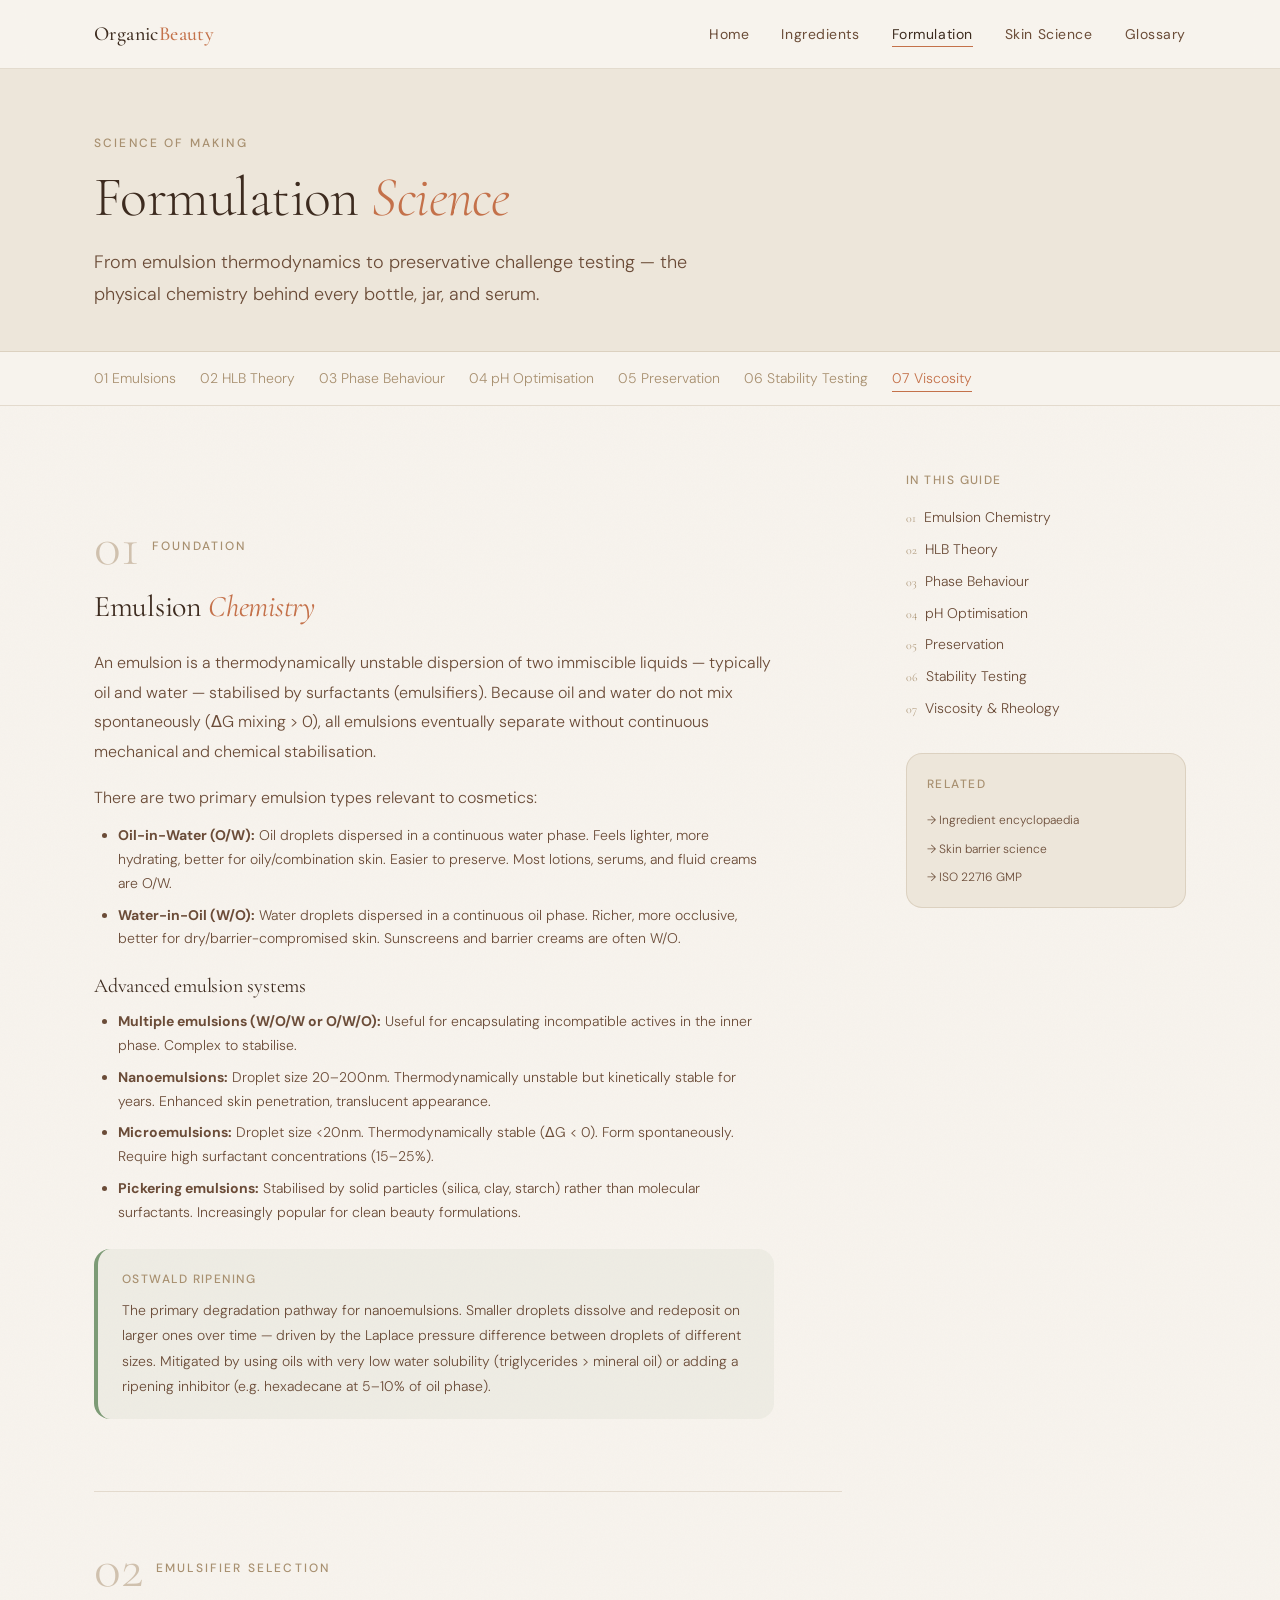
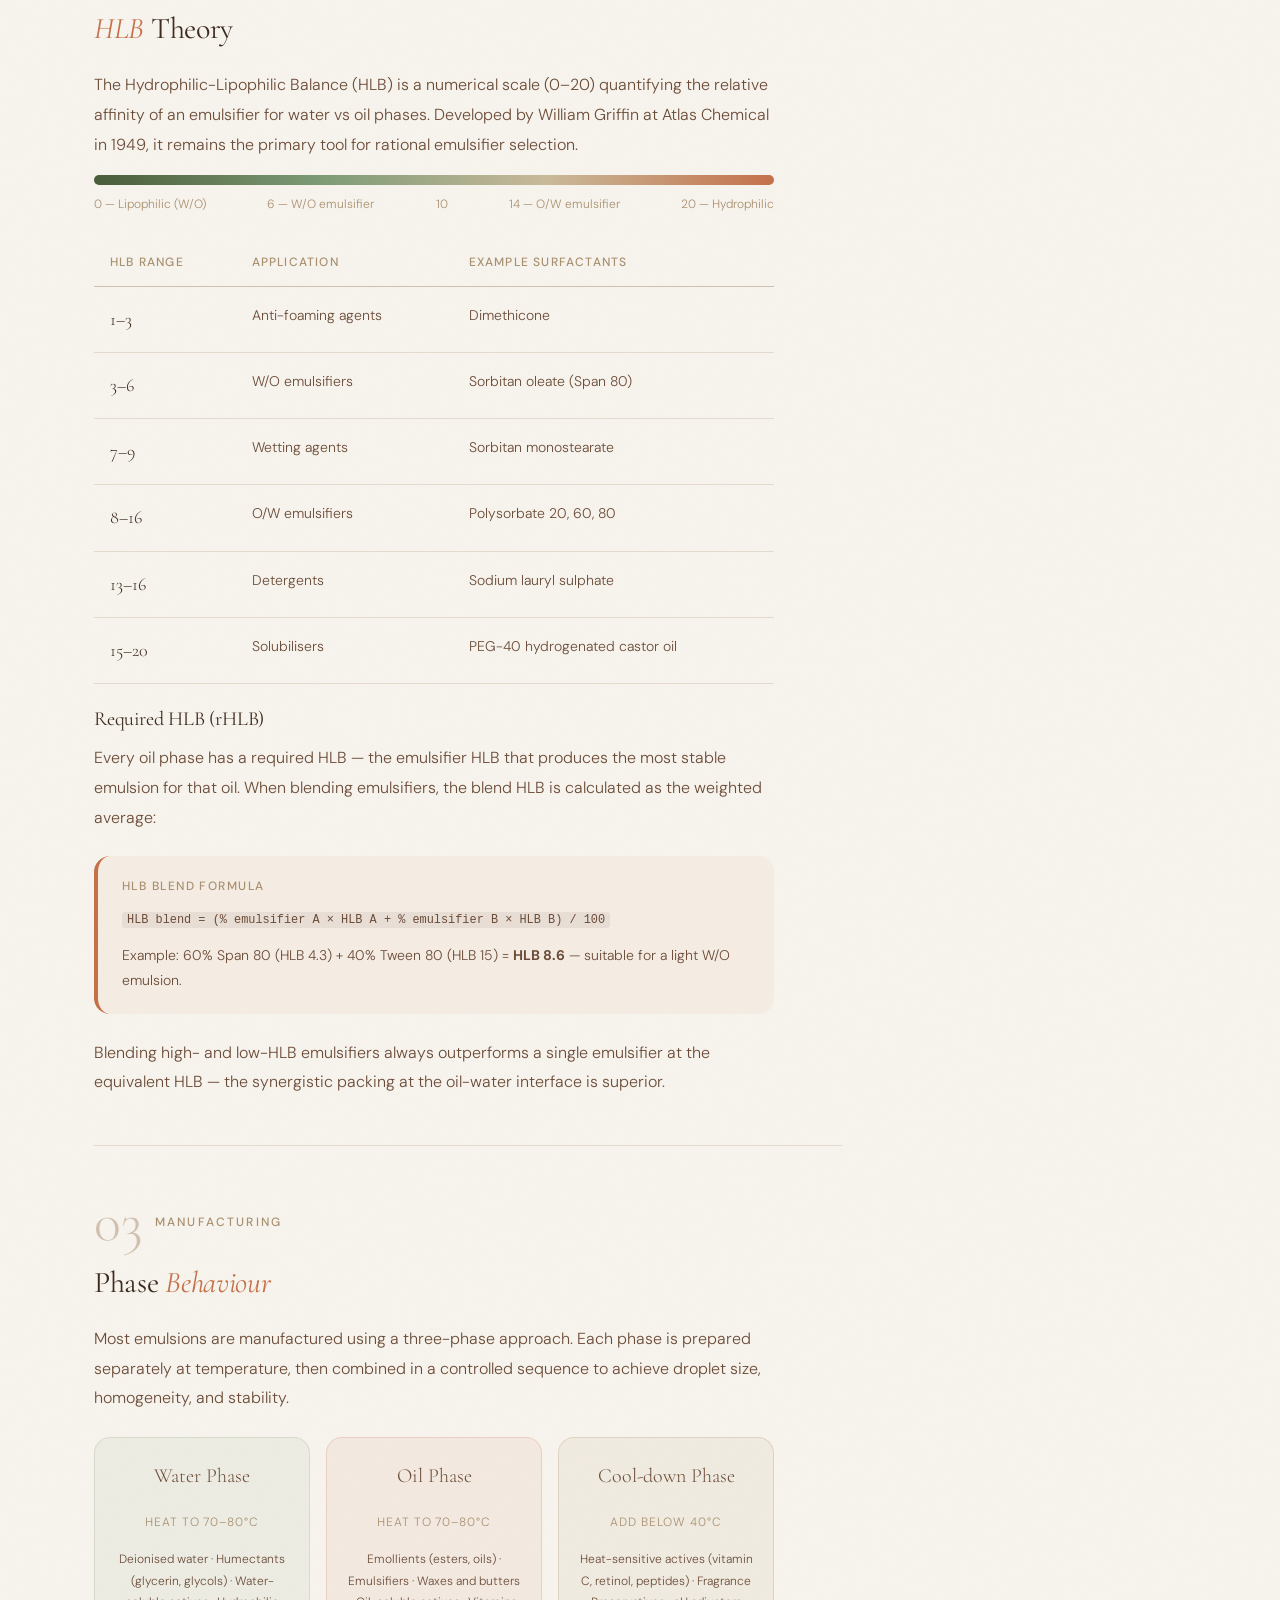
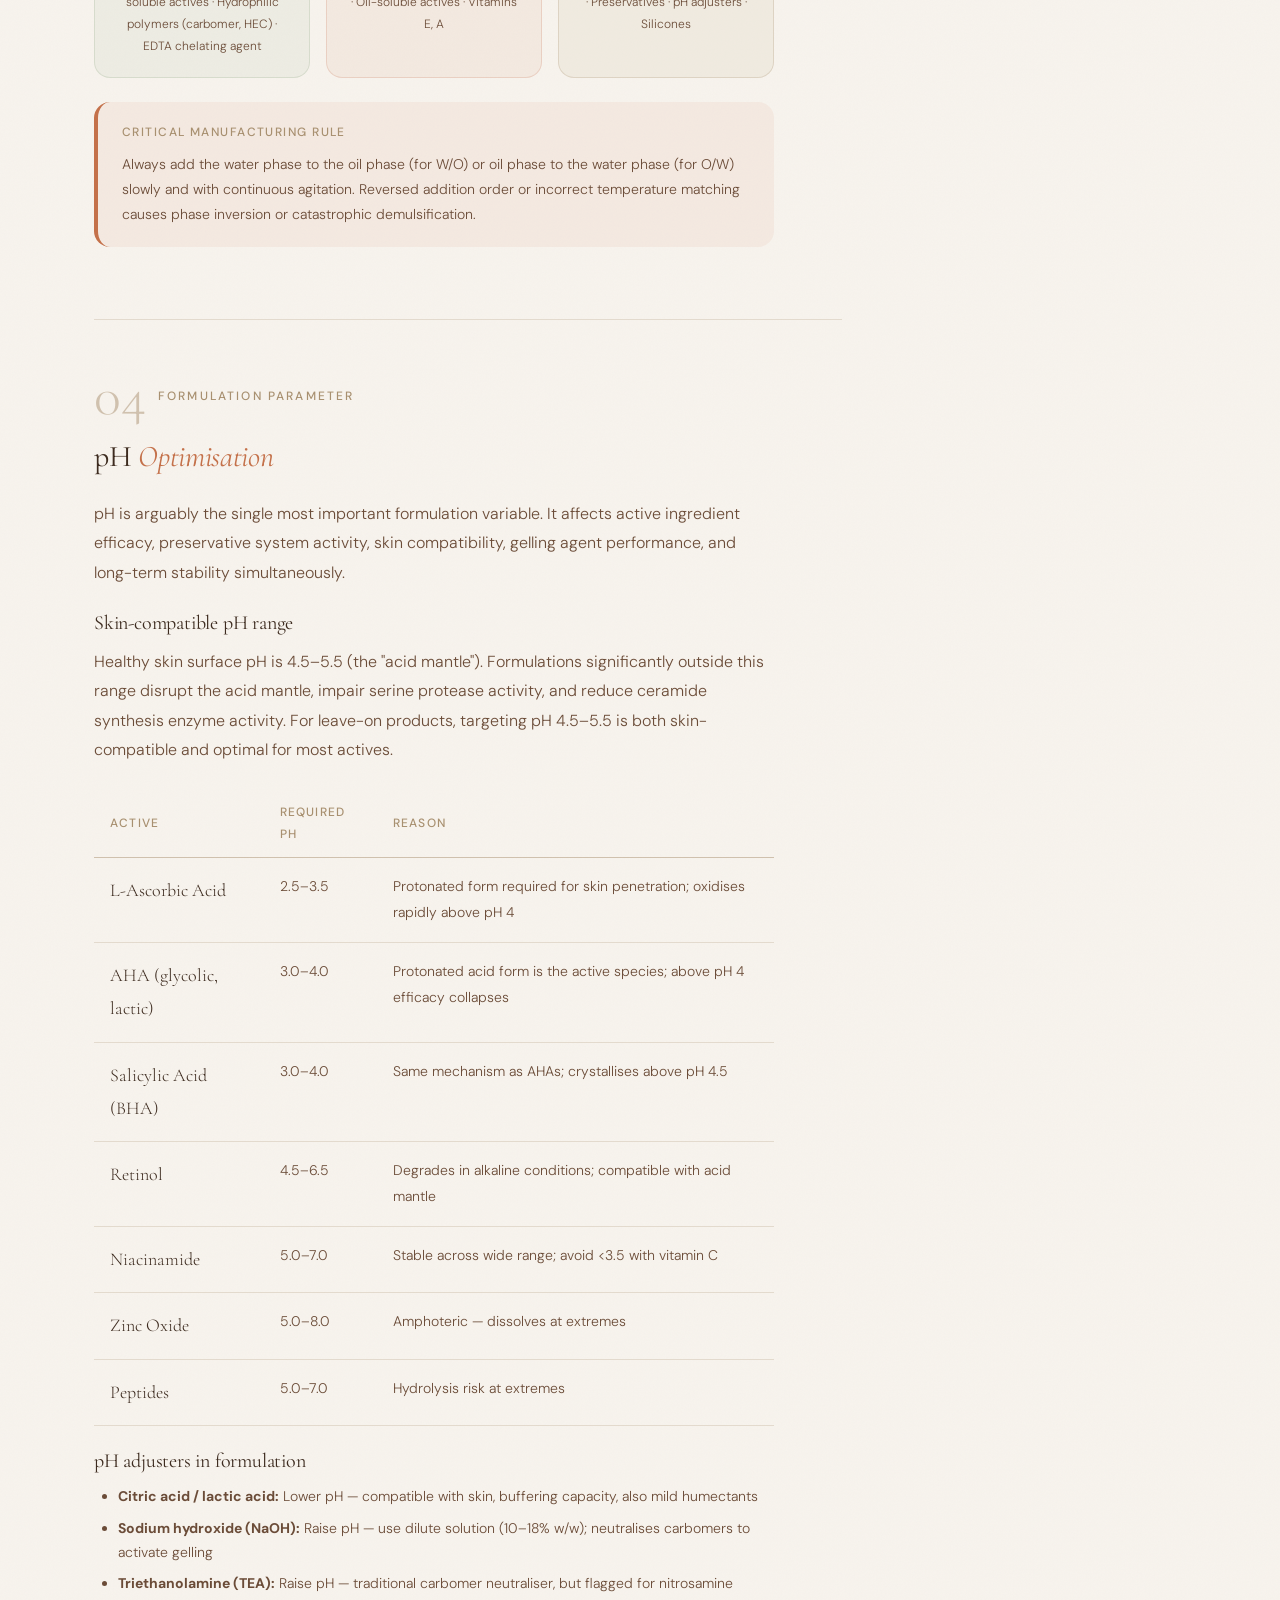
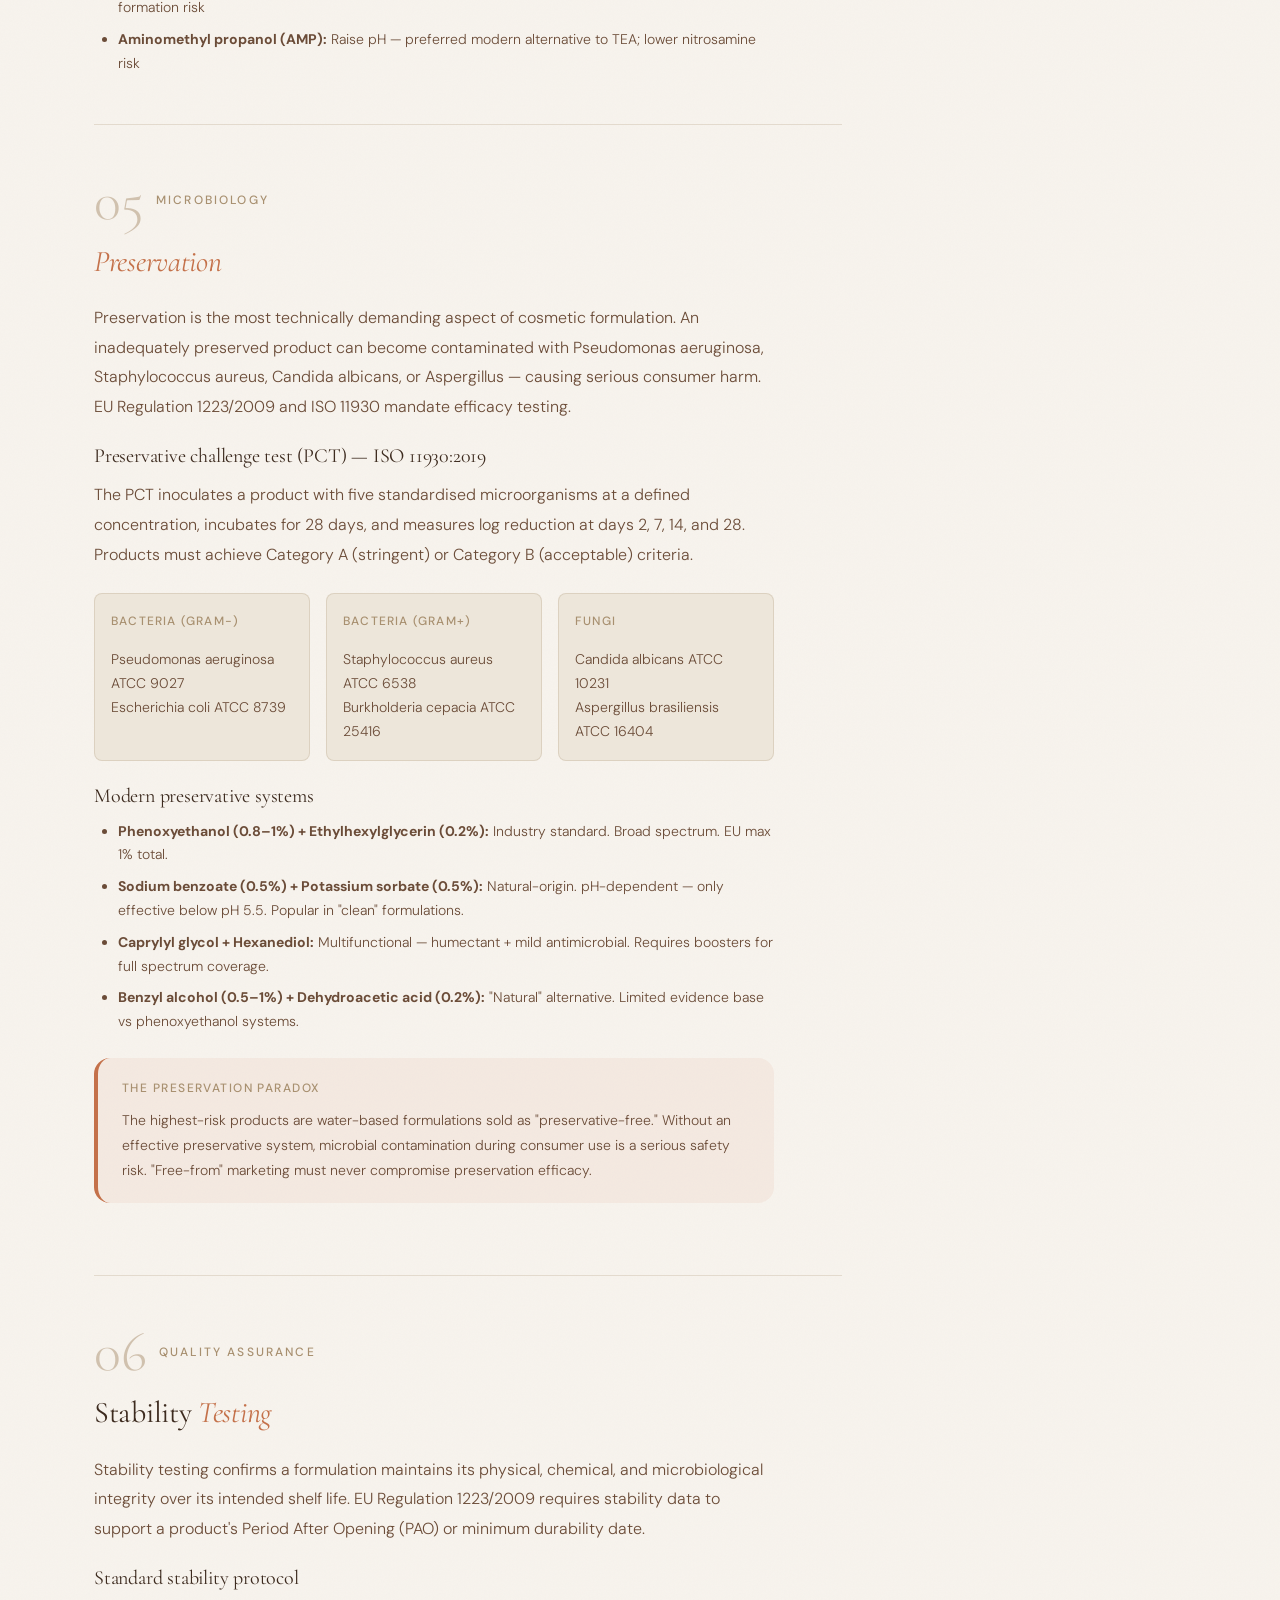
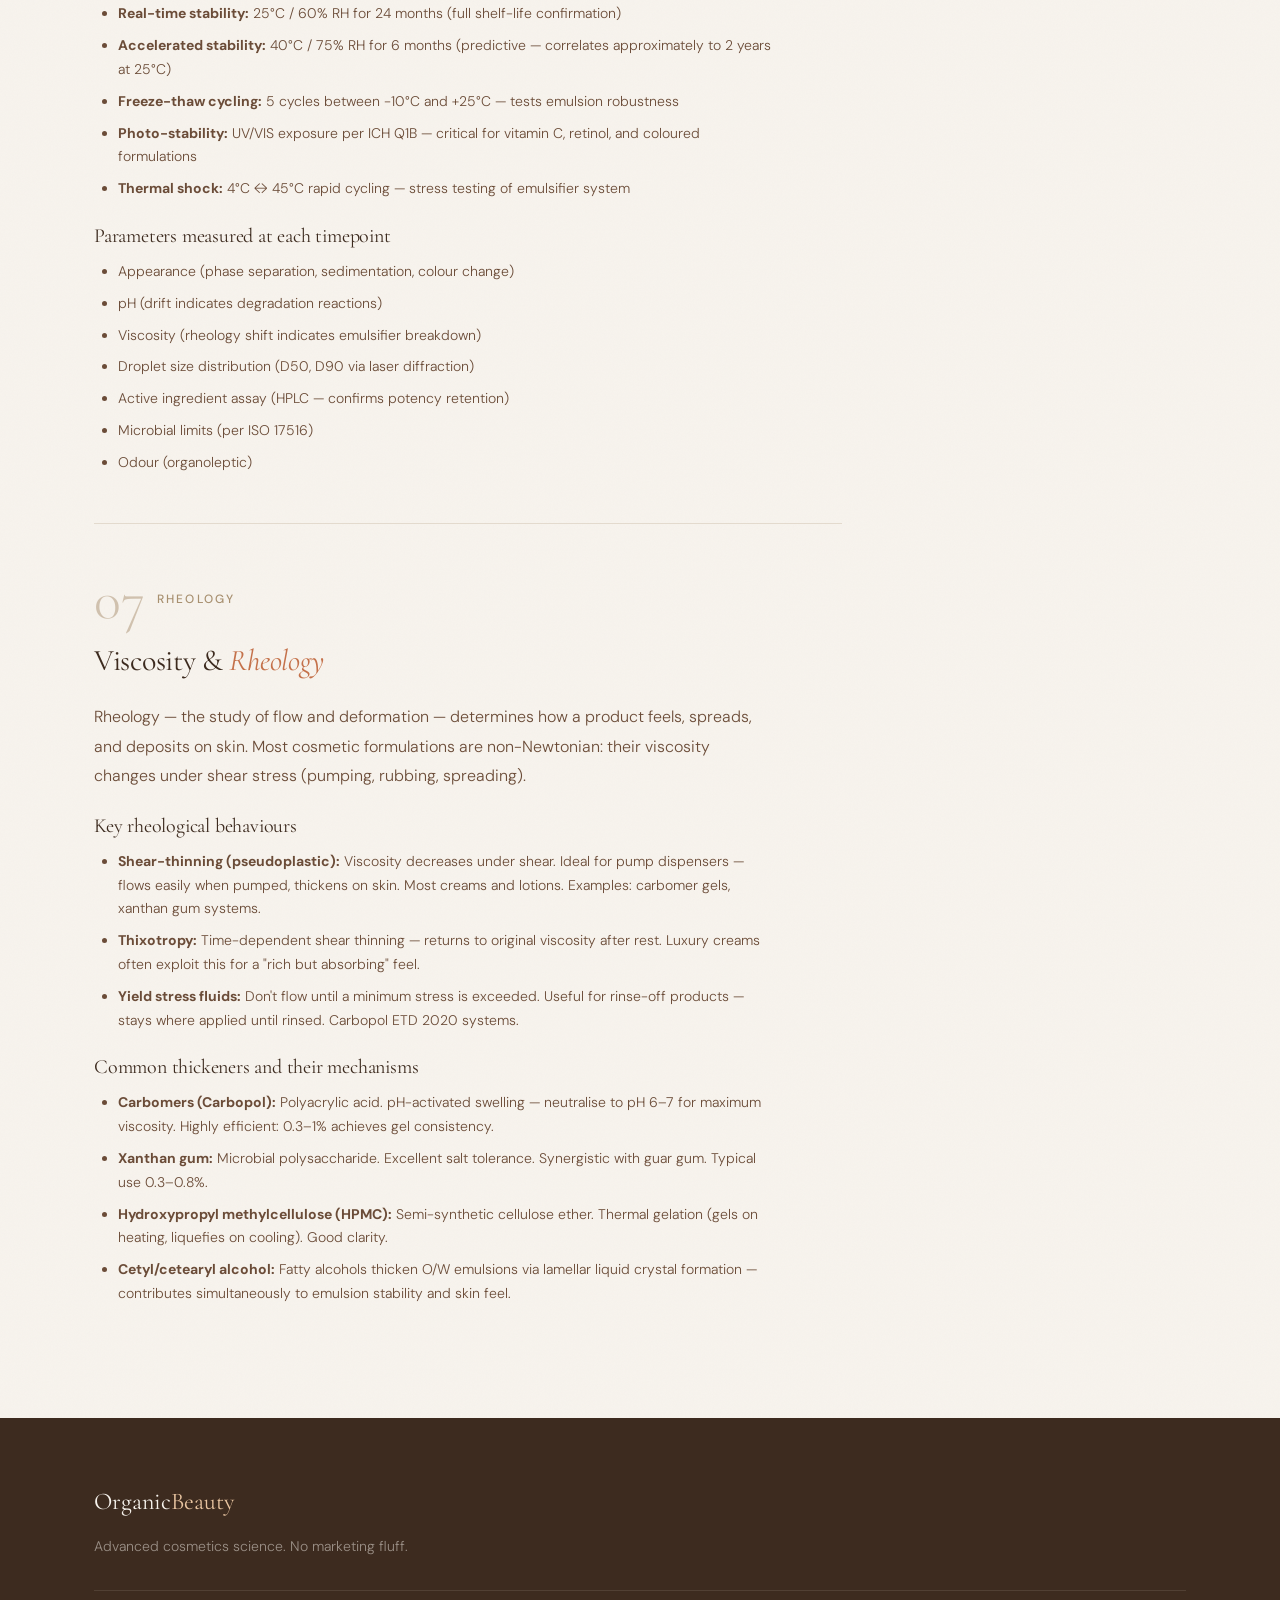
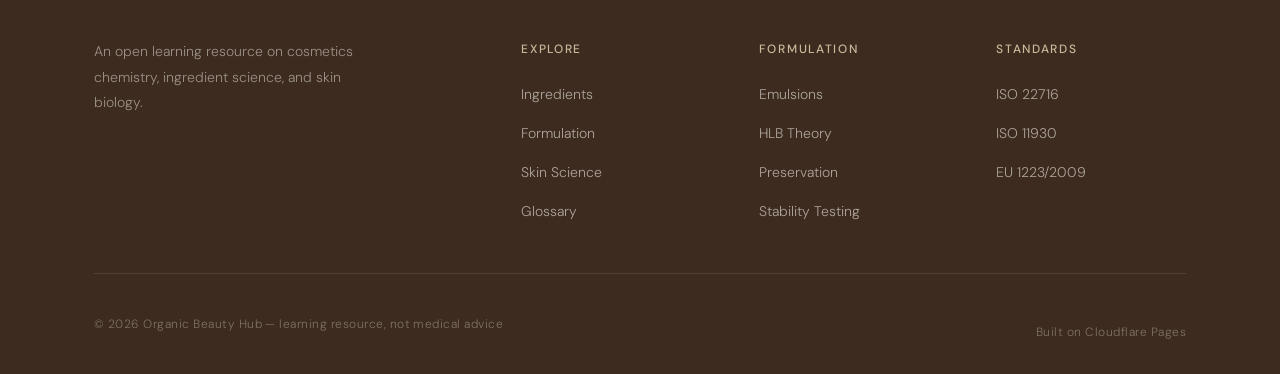
==== formulation.html @ 78b98d53 "feat: formulation,glossary" ====
<!DOCTYPE html>
<html lang="en">
<head>
  <meta charset="UTF-8">
  <meta name="viewport" content="width=device-width, initial-scale=1.0">
  <meta name="description" content="Advanced cosmetic formulation science — emulsion chemistry, HLB theory, preservation, pH optimisation, and stability testing.">
  <meta name="robots" content="noindex, nofollow">
  <meta name="referrer" content="strict-origin-when-cross-origin">
  <meta name="theme-color" content="#F7F3ED">
  <title>Formulation Science — Organic Beauty Hub</title>
  <link rel="preconnect" href="https://fonts.googleapis.com">
  <link rel="preconnect" href="https://fonts.gstatic.com" crossorigin>
  <link href="https://fonts.googleapis.com/css2?family=Cormorant+Garamond:ital,wght@0,300;0,400;0,500;0,600;1,300;1,400&family=DM+Sans:wght@300;400;500&display=swap" rel="stylesheet">
  <link rel="stylesheet" href="css/main.css">
  <style>
    .page-hero {
      padding-block: var(--space-16) var(--space-10);
      border-bottom: 1px solid var(--border);
      background: var(--bg-subtle);
    }
    .page-hero__title {
      font-family: var(--font-display);
      font-size: var(--text-5xl);
      font-weight: 300;
      margin-bottom: var(--space-4);
    }
    .page-hero__title em { font-style: italic; color: var(--accent); }

    /* Chapter nav */
    .chapter-nav {
      position: sticky;
      top: 68px;
      z-index: 50;
      background: rgba(247,243,237,0.96);
      backdrop-filter: blur(10px);
      border-bottom: 1px solid var(--border);
      padding-block: var(--space-3);
    }
    .chapter-nav__list {
      display: flex;
      gap: var(--space-6);
      overflow-x: auto;
      scrollbar-width: none;
      padding-bottom: 2px;
    }
    .chapter-nav__list::-webkit-scrollbar { display: none; }
    .chapter-nav__link {
      font-size: var(--text-sm);
      color: var(--text-muted);
      white-space: nowrap;
      transition: color var(--transition-fast);
      padding-bottom: var(--space-1);
      border-bottom: 1px solid transparent;
    }
    .chapter-nav__link:hover,
    .chapter-nav__link.active {
      color: var(--accent);
      border-bottom-color: var(--accent);
    }

    /* Content layout */
    .content-layout {
      display: grid;
      grid-template-columns: 1fr 280px;
      gap: var(--space-16);
      align-items: start;
      padding-block: var(--space-16);
    }

    /* Chapter sections */
    .chapter {
      padding-block: var(--space-12);
      border-bottom: 1px solid var(--border);
    }
    .chapter:last-child { border-bottom: none; }
    .chapter__label {
      display: flex;
      align-items: center;
      gap: var(--space-3);
      margin-bottom: var(--space-4);
    }
    .chapter__number {
      font-family: var(--font-display);
      font-size: var(--text-5xl);
      font-weight: 300;
      color: var(--border-strong);
      line-height: 1;
    }
    .chapter__title {
      font-family: var(--font-display);
      font-size: var(--text-3xl);
      font-weight: 400;
      margin-bottom: var(--space-6);
    }
    .chapter__title em { font-style: italic; color: var(--accent); }
    .chapter__body {
      font-size: var(--text-base);
      color: var(--text-secondary);
      line-height: 1.85;
      max-width: 680px;
    }
    .chapter__body p + p { margin-top: var(--space-4); }
    .chapter__body h4 {
      font-family: var(--font-display);
      font-size: var(--text-xl);
      margin-block: var(--space-6) var(--space-3);
      color: var(--text-primary);
    }
    .chapter__body ul {
      list-style: disc;
      padding-left: var(--space-6);
      margin-top: var(--space-3);
      display: flex;
      flex-direction: column;
      gap: var(--space-2);
    }
    .chapter__body li { font-size: var(--text-sm); color: var(--text-secondary); line-height: 1.7; }

    /* Callout boxes */
    .callout {
      margin-block: var(--space-6);
      padding: var(--space-5) var(--space-6);
      border-radius: var(--radius-lg);
      border-left: 4px solid;
      font-size: var(--text-sm);
      line-height: 1.8;
      color: var(--text-secondary);
    }
    .callout--formula {
      background: rgba(196,113,74,0.06);
      border-color: var(--accent);
    }
    .callout--science {
      background: rgba(125,155,118,0.08);
      border-color: var(--color-sage);
    }
    .callout--warning {
      background: rgba(196,113,74,0.08);
      border-color: var(--color-terracotta);
    }
    .callout__title {
      font-size: var(--text-xs);
      font-weight: 500;
      letter-spacing: 0.12em;
      text-transform: uppercase;
      color: var(--text-muted);
      margin-bottom: var(--space-2);
    }
    .callout code {
      font-family: 'Courier New', monospace;
      font-size: 0.85em;
      background: rgba(61,43,31,0.07);
      padding: 1px 5px;
      border-radius: 3px;
    }

    /* HLB table */
    .hlb-table-wrap { overflow-x: auto; margin-block: var(--space-6); }
    .hlb-scale {
      width: 100%;
      margin-block: var(--space-4);
    }
    .hlb-scale__bar {
      height: 10px;
      border-radius: var(--radius-pill);
      background: linear-gradient(to right, var(--color-olive), var(--color-sage), var(--color-stone), var(--color-terracotta));
      position: relative;
      margin-bottom: var(--space-2);
    }
    .hlb-scale__labels {
      display: flex;
      justify-content: space-between;
      font-size: var(--text-xs);
      color: var(--text-muted);
    }

    /* Phase diagram */
    .phase-cards {
      display: grid;
      grid-template-columns: 1fr 1fr 1fr;
      gap: var(--space-4);
      margin-block: var(--space-6);
    }
    .phase-card {
      padding: var(--space-5);
      border-radius: var(--radius-lg);
      border: 1px solid var(--border);
      text-align: center;
    }
    .phase-card--water { background: rgba(125,155,118,0.08); border-color: rgba(125,155,118,0.2); }
    .phase-card--oil   { background: rgba(196,113,74,0.08);  border-color: rgba(196,113,74,0.2); }
    .phase-card--cool  { background: rgba(201,185,154,0.15); border-color: var(--border); }
    .phase-card__title { font-family: var(--font-display); font-size: var(--text-xl); margin-bottom: var(--space-2); }
    .phase-card__temp  { font-size: var(--text-xs); color: var(--text-muted); letter-spacing: 0.08em; text-transform: uppercase; margin-bottom: var(--space-3); }
    .phase-card__items { font-size: var(--text-xs); color: var(--text-secondary); line-height: 1.8; }

    /* PET table */
    .pet-grid {
      display: grid;
      grid-template-columns: repeat(3,1fr);
      gap: var(--space-4);
      margin-block: var(--space-6);
    }
    .pet-card {
      padding: var(--space-4);
      border-radius: var(--radius-md);
      border: 1px solid var(--border);
      background: var(--bg-subtle);
    }
    .pet-card__category {
      font-size: var(--text-xs);
      font-weight: 500;
      letter-spacing: 0.1em;
      text-transform: uppercase;
      color: var(--text-muted);
      margin-bottom: var(--space-2);
    }
    .pet-card__criteria { font-size: var(--text-sm); color: var(--text-secondary); line-height: 1.7; }

    /* Sidebar TOC */
    .sidebar {
      position: sticky;
      top: calc(68px + 48px + var(--space-8));
    }
    .sidebar__title {
      font-size: var(--text-xs);
      font-weight: 500;
      letter-spacing: 0.12em;
      text-transform: uppercase;
      color: var(--text-muted);
      margin-bottom: var(--space-4);
    }
    .sidebar__list { display: flex; flex-direction: column; gap: var(--space-2); }
    .sidebar__link {
      font-size: var(--text-sm);
      color: var(--text-secondary);
      transition: color var(--transition-fast);
      display: flex;
      gap: var(--space-2);
      align-items: baseline;
    }
    .sidebar__link:hover { color: var(--accent); }
    .sidebar__num {
      font-family: var(--font-display);
      font-size: var(--text-xs);
      color: var(--text-muted);
      flex-shrink: 0;
    }

    @media (max-width: 1024px) {
      .content-layout { grid-template-columns: 1fr; }
      .sidebar { display: none; }
      .phase-cards { grid-template-columns: 1fr; }
      .pet-grid { grid-template-columns: 1fr 1fr; }
    }
    @media (max-width: 600px) {
      .pet-grid { grid-template-columns: 1fr; }
    }
  </style>
</head>
<body>

<a class="skip-link" href="#main">Skip to main content</a>

<nav class="nav" aria-label="Main navigation">
  <div class="container">
    <div class="nav__inner">
      <a href="index.html" class="nav__logo">Organic<span>Beauty</span></a>
      <ul class="nav__links" id="nav-links" role="list">
        <li><a href="index.html" class="nav__link">Home</a></li>
        <li><a href="ingredients.html" class="nav__link">Ingredients</a></li>
        <li><a href="formulation.html" class="nav__link active" aria-current="page">Formulation</a></li>
        <li><a href="skin-science.html" class="nav__link">Skin Science</a></li>
        <li><a href="glossary.html" class="nav__link">Glossary</a></li>
      </ul>
      <button class="nav__toggle" id="nav-toggle" aria-label="Toggle menu" aria-expanded="false" aria-controls="nav-links">
        <span></span><span></span><span></span>
      </button>
    </div>
  </div>
</nav>

<main id="main">

  <header class="page-hero" aria-labelledby="page-title">
    <div class="container">
      <p class="section-label" style="margin-bottom:var(--space-3);">Science of making</p>
      <h1 class="page-hero__title" id="page-title">
        Formulation <em>Science</em>
      </h1>
      <p class="lead" style="max-width:620px;">
        From emulsion thermodynamics to preservative challenge testing — the physical chemistry behind every bottle, jar, and serum.
      </p>
    </div>
  </header>

  <!-- Chapter nav -->
  <nav class="chapter-nav" aria-label="Chapter navigation">
    <div class="container">
      <ul class="chapter-nav__list" role="list">
        <li><a href="#emulsions"    class="chapter-nav__link">01 Emulsions</a></li>
        <li><a href="#hlb"          class="chapter-nav__link">02 HLB Theory</a></li>
        <li><a href="#phases"       class="chapter-nav__link">03 Phase Behaviour</a></li>
        <li><a href="#ph"           class="chapter-nav__link">04 pH Optimisation</a></li>
        <li><a href="#preservation" class="chapter-nav__link">05 Preservation</a></li>
        <li><a href="#stability"    class="chapter-nav__link">06 Stability Testing</a></li>
        <li><a href="#viscosity"    class="chapter-nav__link">07 Viscosity</a></li>
      </ul>
    </div>
  </nav>

  <div class="container">
    <div class="content-layout">

      <!-- Main content -->
      <div>

        <!-- Chapter 1 -->
        <article class="chapter" id="emulsions" aria-labelledby="ch1-title">
          <div class="chapter__label">
            <span class="chapter__number">01</span>
            <span class="section-label">Foundation</span>
          </div>
          <h2 class="chapter__title" id="ch1-title">Emulsion <em>Chemistry</em></h2>
          <div class="chapter__body">
            <p>An emulsion is a thermodynamically unstable dispersion of two immiscible liquids — typically oil and water — stabilised by surfactants (emulsifiers). Because oil and water do not mix spontaneously (ΔG mixing > 0), all emulsions eventually separate without continuous mechanical and chemical stabilisation.</p>
            <p>There are two primary emulsion types relevant to cosmetics:</p>
            <ul>
              <li><strong>Oil-in-Water (O/W):</strong> Oil droplets dispersed in a continuous water phase. Feels lighter, more hydrating, better for oily/combination skin. Easier to preserve. Most lotions, serums, and fluid creams are O/W.</li>
              <li><strong>Water-in-Oil (W/O):</strong> Water droplets dispersed in a continuous oil phase. Richer, more occlusive, better for dry/barrier-compromised skin. Sunscreens and barrier creams are often W/O.</li>
            </ul>
            <h4>Advanced emulsion systems</h4>
            <ul>
              <li><strong>Multiple emulsions (W/O/W or O/W/O):</strong> Useful for encapsulating incompatible actives in the inner phase. Complex to stabilise.</li>
              <li><strong>Nanoemulsions:</strong> Droplet size 20–200nm. Thermodynamically unstable but kinetically stable for years. Enhanced skin penetration, translucent appearance.</li>
              <li><strong>Microemulsions:</strong> Droplet size &lt;20nm. Thermodynamically stable (ΔG &lt; 0). Form spontaneously. Require high surfactant concentrations (15–25%).</li>
              <li><strong>Pickering emulsions:</strong> Stabilised by solid particles (silica, clay, starch) rather than molecular surfactants. Increasingly popular for clean beauty formulations.</li>
            </ul>
            <div class="callout callout--science">
              <p class="callout__title">Ostwald Ripening</p>
              The primary degradation pathway for nanoemulsions. Smaller droplets dissolve and redeposit on larger ones over time — driven by the Laplace pressure difference between droplets of different sizes. Mitigated by using oils with very low water solubility (triglycerides &gt; mineral oil) or adding a ripening inhibitor (e.g. hexadecane at 5–10% of oil phase).
            </div>
          </div>
        </article>

        <!-- Chapter 2 -->
        <article class="chapter" id="hlb" aria-labelledby="ch2-title">
          <div class="chapter__label">
            <span class="chapter__number">02</span>
            <span class="section-label">Emulsifier selection</span>
          </div>
          <h2 class="chapter__title" id="ch2-title"><em>HLB</em> Theory</h2>
          <div class="chapter__body">
            <p>The Hydrophilic-Lipophilic Balance (HLB) is a numerical scale (0–20) quantifying the relative affinity of an emulsifier for water vs oil phases. Developed by William Griffin at Atlas Chemical in 1949, it remains the primary tool for rational emulsifier selection.</p>

            <div class="hlb-scale" aria-label="HLB scale from 0 to 20">
              <div class="hlb-scale__bar"></div>
              <div class="hlb-scale__labels">
                <span>0 — Lipophilic (W/O)</span>
                <span>6 — W/O emulsifier</span>
                <span>10</span>
                <span>14 — O/W emulsifier</span>
                <span>20 — Hydrophilic</span>
              </div>
            </div>

            <div class="hlb-table-wrap">
              <table class="data-table" aria-label="HLB ranges and applications">
                <thead>
                  <tr>
                    <th>HLB Range</th>
                    <th>Application</th>
                    <th>Example surfactants</th>
                  </tr>
                </thead>
                <tbody>
                  <tr><td>1–3</td><td>Anti-foaming agents</td><td>Dimethicone</td></tr>
                  <tr><td>3–6</td><td>W/O emulsifiers</td><td>Sorbitan oleate (Span 80)</td></tr>
                  <tr><td>7–9</td><td>Wetting agents</td><td>Sorbitan monostearate</td></tr>
                  <tr><td>8–16</td><td>O/W emulsifiers</td><td>Polysorbate 20, 60, 80</td></tr>
                  <tr><td>13–16</td><td>Detergents</td><td>Sodium lauryl sulphate</td></tr>
                  <tr><td>15–20</td><td>Solubilisers</td><td>PEG-40 hydrogenated castor oil</td></tr>
                </tbody>
              </table>
            </div>

            <h4>Required HLB (rHLB)</h4>
            <p>Every oil phase has a required HLB — the emulsifier HLB that produces the most stable emulsion for that oil. When blending emulsifiers, the blend HLB is calculated as the weighted average:</p>
            <div class="callout callout--formula">
              <p class="callout__title">HLB blend formula</p>
              <code>HLB blend = (% emulsifier A × HLB A + % emulsifier B × HLB B) / 100</code>
              <p style="margin-top:var(--space-3);">Example: 60% Span 80 (HLB 4.3) + 40% Tween 80 (HLB 15) = <strong>HLB 8.6</strong> — suitable for a light W/O emulsion.</p>
            </div>
            <p>Blending high- and low-HLB emulsifiers always outperforms a single emulsifier at the equivalent HLB — the synergistic packing at the oil-water interface is superior.</p>
          </div>
        </article>

        <!-- Chapter 3 -->
        <article class="chapter" id="phases" aria-labelledby="ch3-title">
          <div class="chapter__label">
            <span class="chapter__number">03</span>
            <span class="section-label">Manufacturing</span>
          </div>
          <h2 class="chapter__title" id="ch3-title">Phase <em>Behaviour</em></h2>
          <div class="chapter__body">
            <p>Most emulsions are manufactured using a three-phase approach. Each phase is prepared separately at temperature, then combined in a controlled sequence to achieve droplet size, homogeneity, and stability.</p>
            <div class="phase-cards" aria-label="Three manufacturing phases">
              <div class="phase-card phase-card--water">
                <p class="phase-card__title">Water Phase</p>
                <p class="phase-card__temp">Heat to 70–80°C</p>
                <p class="phase-card__items">Deionised water · Humectants (glycerin, glycols) · Water-soluble actives · Hydrophilic polymers (carbomer, HEC) · EDTA chelating agent</p>
              </div>
              <div class="phase-card phase-card--oil">
                <p class="phase-card__title">Oil Phase</p>
                <p class="phase-card__temp">Heat to 70–80°C</p>
                <p class="phase-card__items">Emollients (esters, oils) · Emulsifiers · Waxes and butters · Oil-soluble actives · Vitamins E, A</p>
              </div>
              <div class="phase-card phase-card--cool">
                <p class="phase-card__title">Cool-down Phase</p>
                <p class="phase-card__temp">Add below 40°C</p>
                <p class="phase-card__items">Heat-sensitive actives (vitamin C, retinol, peptides) · Fragrance · Preservatives · pH adjusters · Silicones</p>
              </div>
            </div>
            <div class="callout callout--warning">
              <p class="callout__title">Critical manufacturing rule</p>
              Always add the water phase to the oil phase (for W/O) or oil phase to the water phase (for O/W) slowly and with continuous agitation. Reversed addition order or incorrect temperature matching causes phase inversion or catastrophic demulsification.
            </div>
          </div>
        </article>

        <!-- Chapter 4 -->
        <article class="chapter" id="ph" aria-labelledby="ch4-title">
          <div class="chapter__label">
            <span class="chapter__number">04</span>
            <span class="section-label">Formulation parameter</span>
          </div>
          <h2 class="chapter__title" id="ch4-title">pH <em>Optimisation</em></h2>
          <div class="chapter__body">
            <p>pH is arguably the single most important formulation variable. It affects active ingredient efficacy, preservative system activity, skin compatibility, gelling agent performance, and long-term stability simultaneously.</p>
            <h4>Skin-compatible pH range</h4>
            <p>Healthy skin surface pH is 4.5–5.5 (the "acid mantle"). Formulations significantly outside this range disrupt the acid mantle, impair serine protease activity, and reduce ceramide synthesis enzyme activity. For leave-on products, targeting pH 4.5–5.5 is both skin-compatible and optimal for most actives.</p>

            <div class="hlb-table-wrap">
              <table class="data-table" aria-label="pH requirements by active ingredient">
                <thead>
                  <tr>
                    <th>Active</th>
                    <th>Required pH</th>
                    <th>Reason</th>
                  </tr>
                </thead>
                <tbody>
                  <tr><td>L-Ascorbic Acid</td><td>2.5–3.5</td><td>Protonated form required for skin penetration; oxidises rapidly above pH 4</td></tr>
                  <tr><td>AHA (glycolic, lactic)</td><td>3.0–4.0</td><td>Protonated acid form is the active species; above pH 4 efficacy collapses</td></tr>
                  <tr><td>Salicylic Acid (BHA)</td><td>3.0–4.0</td><td>Same mechanism as AHAs; crystallises above pH 4.5</td></tr>
                  <tr><td>Retinol</td><td>4.5–6.5</td><td>Degrades in alkaline conditions; compatible with acid mantle</td></tr>
                  <tr><td>Niacinamide</td><td>5.0–7.0</td><td>Stable across wide range; avoid &lt;3.5 with vitamin C</td></tr>
                  <tr><td>Zinc Oxide</td><td>5.0–8.0</td><td>Amphoteric — dissolves at extremes</td></tr>
                  <tr><td>Peptides</td><td>5.0–7.0</td><td>Hydrolysis risk at extremes</td></tr>
                </tbody>
              </table>
            </div>

            <h4>pH adjusters in formulation</h4>
            <ul>
              <li><strong>Citric acid / lactic acid:</strong> Lower pH — compatible with skin, buffering capacity, also mild humectants</li>
              <li><strong>Sodium hydroxide (NaOH):</strong> Raise pH — use dilute solution (10–18% w/w); neutralises carbomers to activate gelling</li>
              <li><strong>Triethanolamine (TEA):</strong> Raise pH — traditional carbomer neutraliser, but flagged for nitrosamine formation risk</li>
              <li><strong>Aminomethyl propanol (AMP):</strong> Raise pH — preferred modern alternative to TEA; lower nitrosamine risk</li>
            </ul>
          </div>
        </article>

        <!-- Chapter 5 -->
        <article class="chapter" id="preservation" aria-labelledby="ch5-title">
          <div class="chapter__label">
            <span class="chapter__number">05</span>
            <span class="section-label">Microbiology</span>
          </div>
          <h2 class="chapter__title" id="ch5-title"><em>Preservation</em></h2>
          <div class="chapter__body">
            <p>Preservation is the most technically demanding aspect of cosmetic formulation. An inadequately preserved product can become contaminated with Pseudomonas aeruginosa, Staphylococcus aureus, Candida albicans, or Aspergillus — causing serious consumer harm. EU Regulation 1223/2009 and ISO 11930 mandate efficacy testing.</p>

            <h4>Preservative challenge test (PCT) — ISO 11930:2019</h4>
            <p>The PCT inoculates a product with five standardised microorganisms at a defined concentration, incubates for 28 days, and measures log reduction at days 2, 7, 14, and 28. Products must achieve Category A (stringent) or Category B (acceptable) criteria.</p>
            <div class="pet-grid">
              <div class="pet-card">
                <p class="pet-card__category">Bacteria (Gram−)</p>
                <p class="pet-card__criteria">Pseudomonas aeruginosa ATCC 9027<br>Escherichia coli ATCC 8739</p>
              </div>
              <div class="pet-card">
                <p class="pet-card__category">Bacteria (Gram+)</p>
                <p class="pet-card__criteria">Staphylococcus aureus ATCC 6538<br>Burkholderia cepacia ATCC 25416</p>
              </div>
              <div class="pet-card">
                <p class="pet-card__category">Fungi</p>
                <p class="pet-card__criteria">Candida albicans ATCC 10231<br>Aspergillus brasiliensis ATCC 16404</p>
              </div>
            </div>

            <h4>Modern preservative systems</h4>
            <ul>
              <li><strong>Phenoxyethanol (0.8–1%) + Ethylhexylglycerin (0.2%):</strong> Industry standard. Broad spectrum. EU max 1% total.</li>
              <li><strong>Sodium benzoate (0.5%) + Potassium sorbate (0.5%):</strong> Natural-origin. pH-dependent — only effective below pH 5.5. Popular in "clean" formulations.</li>
              <li><strong>Caprylyl glycol + Hexanediol:</strong> Multifunctional — humectant + mild antimicrobial. Requires boosters for full spectrum coverage.</li>
              <li><strong>Benzyl alcohol (0.5–1%) + Dehydroacetic acid (0.2%):</strong> "Natural" alternative. Limited evidence base vs phenoxyethanol systems.</li>
            </ul>

            <div class="callout callout--warning">
              <p class="callout__title">The preservation paradox</p>
              The highest-risk products are water-based formulations sold as "preservative-free." Without an effective preservative system, microbial contamination during consumer use is a serious safety risk. "Free-from" marketing must never compromise preservation efficacy.
            </div>
          </div>
        </article>

        <!-- Chapter 6 -->
        <article class="chapter" id="stability" aria-labelledby="ch6-title">
          <div class="chapter__label">
            <span class="chapter__number">06</span>
            <span class="section-label">Quality assurance</span>
          </div>
          <h2 class="chapter__title" id="ch6-title">Stability <em>Testing</em></h2>
          <div class="chapter__body">
            <p>Stability testing confirms a formulation maintains its physical, chemical, and microbiological integrity over its intended shelf life. EU Regulation 1223/2009 requires stability data to support a product's Period After Opening (PAO) or minimum durability date.</p>
            <h4>Standard stability protocol</h4>
            <ul>
              <li><strong>Real-time stability:</strong> 25°C / 60% RH for 24 months (full shelf-life confirmation)</li>
              <li><strong>Accelerated stability:</strong> 40°C / 75% RH for 6 months (predictive — correlates approximately to 2 years at 25°C)</li>
              <li><strong>Freeze-thaw cycling:</strong> 5 cycles between −10°C and +25°C — tests emulsion robustness</li>
              <li><strong>Photo-stability:</strong> UV/VIS exposure per ICH Q1B — critical for vitamin C, retinol, and coloured formulations</li>
              <li><strong>Thermal shock:</strong> 4°C ↔ 45°C rapid cycling — stress testing of emulsifier system</li>
            </ul>
            <h4>Parameters measured at each timepoint</h4>
            <ul>
              <li>Appearance (phase separation, sedimentation, colour change)</li>
              <li>pH (drift indicates degradation reactions)</li>
              <li>Viscosity (rheology shift indicates emulsifier breakdown)</li>
              <li>Droplet size distribution (D50, D90 via laser diffraction)</li>
              <li>Active ingredient assay (HPLC — confirms potency retention)</li>
              <li>Microbial limits (per ISO 17516)</li>
              <li>Odour (organoleptic)</li>
            </ul>
          </div>
        </article>

        <!-- Chapter 7 -->
        <article class="chapter" id="viscosity" aria-labelledby="ch7-title">
          <div class="chapter__label">
            <span class="chapter__number">07</span>
            <span class="section-label">Rheology</span>
          </div>
          <h2 class="chapter__title" id="ch7-title">Viscosity &amp; <em>Rheology</em></h2>
          <div class="chapter__body">
            <p>Rheology — the study of flow and deformation — determines how a product feels, spreads, and deposits on skin. Most cosmetic formulations are non-Newtonian: their viscosity changes under shear stress (pumping, rubbing, spreading).</p>
            <h4>Key rheological behaviours</h4>
            <ul>
              <li><strong>Shear-thinning (pseudoplastic):</strong> Viscosity decreases under shear. Ideal for pump dispensers — flows easily when pumped, thickens on skin. Most creams and lotions. Examples: carbomer gels, xanthan gum systems.</li>
              <li><strong>Thixotropy:</strong> Time-dependent shear thinning — returns to original viscosity after rest. Luxury creams often exploit this for a "rich but absorbing" feel.</li>
              <li><strong>Yield stress fluids:</strong> Don't flow until a minimum stress is exceeded. Useful for rinse-off products — stays where applied until rinsed. Carbopol ETD 2020 systems.</li>
            </ul>
            <h4>Common thickeners and their mechanisms</h4>
            <ul>
              <li><strong>Carbomers (Carbopol):</strong> Polyacrylic acid. pH-activated swelling — neutralise to pH 6–7 for maximum viscosity. Highly efficient: 0.3–1% achieves gel consistency.</li>
              <li><strong>Xanthan gum:</strong> Microbial polysaccharide. Excellent salt tolerance. Synergistic with guar gum. Typical use 0.3–0.8%.</li>
              <li><strong>Hydroxypropyl methylcellulose (HPMC):</strong> Semi-synthetic cellulose ether. Thermal gelation (gels on heating, liquefies on cooling). Good clarity.</li>
              <li><strong>Cetyl/cetearyl alcohol:</strong> Fatty alcohols thicken O/W emulsions via lamellar liquid crystal formation — contributes simultaneously to emulsion stability and skin feel.</li>
            </ul>
          </div>
        </article>

      </div>

      <!-- Sidebar -->
      <aside class="sidebar" aria-label="Table of contents">
        <p class="sidebar__title">In this guide</p>
        <ul class="sidebar__list" role="list">
          <li><a href="#emulsions"    class="sidebar__link"><span class="sidebar__num">01</span>Emulsion Chemistry</a></li>
          <li><a href="#hlb"          class="sidebar__link"><span class="sidebar__num">02</span>HLB Theory</a></li>
          <li><a href="#phases"       class="sidebar__link"><span class="sidebar__num">03</span>Phase Behaviour</a></li>
          <li><a href="#ph"           class="sidebar__link"><span class="sidebar__num">04</span>pH Optimisation</a></li>
          <li><a href="#preservation" class="sidebar__link"><span class="sidebar__num">05</span>Preservation</a></li>
          <li><a href="#stability"    class="sidebar__link"><span class="sidebar__num">06</span>Stability Testing</a></li>
          <li><a href="#viscosity"    class="sidebar__link"><span class="sidebar__num">07</span>Viscosity &amp; Rheology</a></li>
        </ul>
        <div style="margin-top:var(--space-8); padding:var(--space-5); background:var(--bg-subtle); border-radius:var(--radius-lg); border:1px solid var(--border);">
          <p class="sidebar__title">Related</p>
          <ul class="sidebar__list" role="list">
            <li><a href="ingredients.html" class="sidebar__link" style="font-size:var(--text-xs);">→ Ingredient encyclopaedia</a></li>
            <li><a href="skin-science.html" class="sidebar__link" style="font-size:var(--text-xs);">→ Skin barrier science</a></li>
            <li><a href="glossary.html#iso" class="sidebar__link" style="font-size:var(--text-xs);">→ ISO 22716 GMP</a></li>
          </ul>
        </div>
      </aside>

    </div>
  </div>

</main>

<footer class="footer" role="contentinfo">
  <div class="container">
    <div class="footer__logo">Organic<span>Beauty</span></div>
    <p class="footer__tagline">Advanced cosmetics science. No marketing fluff.</p>
    <div class="footer__grid">
      <div><p style="font-size:var(--text-sm);color:rgba(247,243,237,0.5);font-weight:300;line-height:1.8;max-width:280px;">An open learning resource on cosmetics chemistry, ingredient science, and skin biology.</p></div>
      <div>
        <p class="footer__col-title">Explore</p>
        <ul class="footer__links" role="list">
          <li><a href="ingredients.html" class="footer__link">Ingredients</a></li>
          <li><a href="formulation.html" class="footer__link">Formulation</a></li>
          <li><a href="skin-science.html" class="footer__link">Skin Science</a></li>
          <li><a href="glossary.html" class="footer__link">Glossary</a></li>
        </ul>
      </div>
      <div>
        <p class="footer__col-title">Formulation</p>
        <ul class="footer__links" role="list">
          <li><a href="#emulsions" class="footer__link">Emulsions</a></li>
          <li><a href="#hlb" class="footer__link">HLB Theory</a></li>
          <li><a href="#preservation" class="footer__link">Preservation</a></li>
          <li><a href="#stability" class="footer__link">Stability Testing</a></li>
        </ul>
      </div>
      <div>
        <p class="footer__col-title">Standards</p>
        <ul class="footer__links" role="list">
          <li><a href="glossary.html#iso" class="footer__link">ISO 22716</a></li>
          <li><a href="glossary.html#iso11930" class="footer__link">ISO 11930</a></li>
          <li><a href="glossary.html#eu" class="footer__link">EU 1223/2009</a></li>
        </ul>
      </div>
    </div>
    <div class="footer__bottom">
      <p>© 2026 Organic Beauty Hub — learning resource, not medical advice</p>
      <p>Built on Cloudflare Pages</p>
    </div>
  </div>
</footer>

<script>
  const toggle = document.getElementById('nav-toggle');
  const links  = document.getElementById('nav-links');
  toggle.addEventListener('click', () => {
    const open = links.classList.toggle('open');
    toggle.setAttribute('aria-expanded', open);
  });

  // Highlight chapter nav on scroll
  const chapters = document.querySelectorAll('.chapter');
  const navLinks = document.querySelectorAll('.chapter-nav__link');
  const observer = new IntersectionObserver(entries => {
    entries.forEach(e => {
      if (e.isIntersecting) {
        navLinks.forEach(l => l.classList.remove('active'));
        const link = document.querySelector(`.chapter-nav__link[href="#${e.target.id}"]`);
        if (link) link.classList.add('active');
      }
    });
  }, { rootMargin: '-20% 0px -70% 0px' });
  chapters.forEach(c => observer.observe(c));
</script>

</body>
</html>
---- css/main.css ----
/* ============================================================
   ORGANIC BEAUTY HUB — Design System
   Theme: Earthy · Natural · Botanical
   Fonts: Cormorant Garamond (display) + DM Sans (body)
   ============================================================ */

@import url('https://fonts.googleapis.com/css2?family=Cormorant+Garamond:ital,wght@0,300;0,400;0,500;0,600;1,300;1,400&family=DM+Sans:wght@300;400;500&display=swap');

/* ─── CSS Custom Properties ────────────────────────────────── */
:root {
  /* Earthy Palette */
  --color-cream:        #F7F3ED;
  --color-cream-dark:   #EDE6DA;
  --color-stone:        #C9B99A;
  --color-stone-dark:   #A89070;
  --color-terracotta:   #C4714A;
  --color-terracotta-dk:#9E5636;
  --color-sage:         #7D9B76;
  --color-sage-dark:    #5A7554;
  --color-olive:        #4A5C3A;
  --color-bark:         #3D2B1F;
  --color-bark-light:   #6B4C38;
  --color-petal:        #E8C4A0;
  --color-moss:         #8FA67A;

  /* Semantic */
  --bg:                 var(--color-cream);
  --bg-card:            #FFFDF9;
  --bg-subtle:          var(--color-cream-dark);
  --text-primary:       var(--color-bark);
  --text-secondary:     var(--color-bark-light);
  --text-muted:         var(--color-stone-dark);
  --text-on-dark:       var(--color-cream);
  --border:             rgba(169, 144, 112, 0.25);
  --border-strong:      rgba(169, 144, 112, 0.5);
  --accent:             var(--color-terracotta);
  --accent-hover:       var(--color-terracotta-dk);
  --accent-green:       var(--color-sage);
  --accent-green-hover: var(--color-sage-dark);

  /* Typography */
  --font-display:  'Cormorant Garamond', Georgia, serif;
  --font-body:     'DM Sans', system-ui, sans-serif;

  /* Type Scale */
  --text-xs:    0.75rem;
  --text-sm:    0.875rem;
  --text-base:  1rem;
  --text-lg:    1.125rem;
  --text-xl:    1.25rem;
  --text-2xl:   1.5rem;
  --text-3xl:   1.875rem;
  --text-4xl:   2.5rem;
  --text-5xl:   3.5rem;
  --text-6xl:   4.5rem;

  /* Spacing */
  --space-1:  0.25rem;
  --space-2:  0.5rem;
  --space-3:  0.75rem;
  --space-4:  1rem;
  --space-5:  1.25rem;
  --space-6:  1.5rem;
  --space-8:  2rem;
  --space-10: 2.5rem;
  --space-12: 3rem;
  --space-16: 4rem;
  --space-20: 5rem;
  --space-24: 6rem;

  /* Layout */
  --max-width:        1140px;
  --max-width-narrow: 720px;
  --radius-sm:  4px;
  --radius-md:  8px;
  --radius-lg:  16px;
  --radius-xl:  24px;
  --radius-pill: 999px;

  /* Shadows */
  --shadow-sm:  0 1px 3px rgba(61, 43, 31, 0.06);
  --shadow-md:  0 4px 16px rgba(61, 43, 31, 0.09);
  --shadow-lg:  0 8px 32px rgba(61, 43, 31, 0.12);

  /* Transitions */
  --transition-fast:   150ms ease;
  --transition-base:   250ms ease;
  --transition-slow:   400ms ease;
}

/* ─── Reset & Base ──────────────────────────────────────────── */
*, *::before, *::after {
  box-sizing: border-box;
  margin: 0;
  padding: 0;
}

html {
  scroll-behavior: smooth;
  -webkit-text-size-adjust: 100%;
  font-size: 16px;
}

body {
  font-family: var(--font-body);
  font-weight: 300;
  color: var(--text-primary);
  background-color: var(--bg);
  line-height: 1.7;
  min-height: 100vh;
  /* Subtle paper grain texture via SVG */
  background-image: url("data:image/svg+xml,%3Csvg xmlns='http://www.w3.org/2000/svg' width='300' height='300'%3E%3Cfilter id='n'%3E%3CfeTurbulence type='fractalNoise' baseFrequency='0.75' numOctaves='4' stitchTiles='stitch'/%3E%3C/filter%3E%3Crect width='300' height='300' filter='url(%23n)' opacity='0.025'/%3E%3C/svg%3E");
}

img, svg {
  display: block;
  max-width: 100%;
}

a {
  color: inherit;
  text-decoration: none;
}

ul, ol {
  list-style: none;
}

button {
  font-family: var(--font-body);
  cursor: pointer;
  border: none;
  background: none;
}

input, select, textarea {
  font-family: var(--font-body);
}

/* ─── Layout Utilities ──────────────────────────────────────── */
.container {
  width: 100%;
  max-width: var(--max-width);
  margin-inline: auto;
  padding-inline: var(--space-6);
}

.container--narrow {
  max-width: var(--max-width-narrow);
}

.section {
  padding-block: var(--space-20);
}

.section--sm {
  padding-block: var(--space-12);
}

/* ─── Typography ────────────────────────────────────────────── */
h1, h2, h3, h4, h5, h6 {
  font-family: var(--font-display);
  font-weight: 400;
  line-height: 1.15;
  color: var(--text-primary);
  letter-spacing: -0.01em;
}

h1 { font-size: var(--text-5xl); }
h2 { font-size: var(--text-4xl); }
h3 { font-size: var(--text-3xl); }
h4 { font-size: var(--text-2xl); }
h5 { font-size: var(--text-xl); }
h6 { font-size: var(--text-lg); }

.display-title {
  font-family: var(--font-display);
  font-size: var(--text-6xl);
  font-weight: 300;
  letter-spacing: -0.02em;
  line-height: 1.05;
}

.display-title em {
  font-style: italic;
  color: var(--accent);
}

.section-label {
  font-family: var(--font-body);
  font-size: var(--text-xs);
  font-weight: 500;
  letter-spacing: 0.18em;
  text-transform: uppercase;
  color: var(--text-muted);
}

.lead {
  font-size: var(--text-lg);
  font-weight: 300;
  color: var(--text-secondary);
  line-height: 1.8;
}

p + p { margin-top: var(--space-4); }

/* ─── Navigation ────────────────────────────────────────────── */
.nav {
  position: sticky;
  top: 0;
  z-index: 100;
  background-color: rgba(247, 243, 237, 0.92);
  backdrop-filter: blur(12px);
  -webkit-backdrop-filter: blur(12px);
  border-bottom: 1px solid var(--border);
}

.nav__inner {
  display: flex;
  align-items: center;
  justify-content: space-between;
  height: 68px;
  gap: var(--space-8);
}

.nav__logo {
  font-family: var(--font-display);
  font-size: var(--text-xl);
  font-weight: 500;
  color: var(--text-primary);
  letter-spacing: 0.02em;
  flex-shrink: 0;
}

.nav__logo span {
  color: var(--accent);
}

.nav__links {
  display: flex;
  align-items: center;
  gap: var(--space-8);
}

.nav__link {
  font-size: var(--text-sm);
  font-weight: 400;
  letter-spacing: 0.04em;
  color: var(--text-secondary);
  transition: color var(--transition-fast);
  position: relative;
  padding-bottom: 2px;
}

.nav__link::after {
  content: '';
  position: absolute;
  bottom: -2px;
  left: 0;
  width: 0;
  height: 1px;
  background: var(--accent);
  transition: width var(--transition-base);
}

.nav__link:hover,
.nav__link.active {
  color: var(--text-primary);
}

.nav__link:hover::after,
.nav__link.active::after {
  width: 100%;
}

.nav__search {
  display: flex;
  align-items: center;
  gap: var(--space-2);
  background: var(--bg-subtle);
  border: 1px solid var(--border);
  border-radius: var(--radius-pill);
  padding: var(--space-2) var(--space-4);
  font-size: var(--text-sm);
  color: var(--text-muted);
  transition: border-color var(--transition-fast), box-shadow var(--transition-fast);
  cursor: pointer;
  min-width: 180px;
}

.nav__search:hover {
  border-color: var(--border-strong);
  box-shadow: var(--shadow-sm);
}

.nav__search-icon {
  width: 14px;
  height: 14px;
  opacity: 0.5;
  flex-shrink: 0;
}

/* Mobile nav toggle */
.nav__toggle {
  display: none;
  flex-direction: column;
  gap: 5px;
  padding: var(--space-2);
  cursor: pointer;
}

.nav__toggle span {
  display: block;
  width: 22px;
  height: 1.5px;
  background: var(--text-primary);
  transition: transform var(--transition-base);
}

/* ─── Hero Section ──────────────────────────────────────────── */
.hero {
  padding-block: var(--space-24) var(--space-20);
  position: relative;
  overflow: hidden;
}

.hero::before {
  content: '';
  position: absolute;
  top: -60px;
  right: -80px;
  width: 480px;
  height: 480px;
  background: radial-gradient(circle, rgba(196, 113, 74, 0.08) 0%, transparent 70%);
  pointer-events: none;
}

.hero::after {
  content: '';
  position: absolute;
  bottom: -40px;
  left: -60px;
  width: 360px;
  height: 360px;
  background: radial-gradient(circle, rgba(125, 155, 118, 0.1) 0%, transparent 70%);
  pointer-events: none;
}

.hero__inner {
  display: grid;
  grid-template-columns: 1fr 1fr;
  gap: var(--space-16);
  align-items: center;
}

.hero__content {
  position: relative;
  z-index: 1;
}

.hero__label {
  margin-bottom: var(--space-6);
  display: flex;
  align-items: center;
  gap: var(--space-3);
}

.hero__label::before {
  content: '';
  display: block;
  width: 32px;
  height: 1px;
  background: var(--accent);
}

.hero__title {
  margin-bottom: var(--space-6);
}

.hero__desc {
  margin-bottom: var(--space-8);
  max-width: 480px;
}

.hero__actions {
  display: flex;
  gap: var(--space-4);
  flex-wrap: wrap;
}

.hero__visual {
  position: relative;
  display: flex;
  align-items: center;
  justify-content: center;
}

/* Botanical decorative ring */
.hero__ring {
  width: 400px;
  height: 400px;
  border-radius: 50%;
  border: 1px solid var(--border-strong);
  display: flex;
  align-items: center;
  justify-content: center;
  position: relative;
  animation: slowSpin 60s linear infinite;
}

.hero__ring::before {
  content: '';
  position: absolute;
  inset: 16px;
  border-radius: 50%;
  border: 1px dashed var(--border);
}

.hero__ring-inner {
  width: 240px;
  height: 240px;
  border-radius: 50%;
  background: var(--bg-subtle);
  border: 1px solid var(--border);
  display: flex;
  align-items: center;
  justify-content: center;
  animation: slowSpin 60s linear infinite reverse;
}

.hero__ring-text {
  font-family: var(--font-display);
  font-size: var(--text-3xl);
  font-style: italic;
  color: var(--text-secondary);
  text-align: center;
  line-height: 1.3;
}

@keyframes slowSpin {
  from { transform: rotate(0deg); }
  to   { transform: rotate(360deg); }
}

/* ─── Buttons ───────────────────────────────────────────────── */
.btn {
  display: inline-flex;
  align-items: center;
  gap: var(--space-2);
  padding: var(--space-3) var(--space-6);
  border-radius: var(--radius-pill);
  font-family: var(--font-body);
  font-size: var(--text-sm);
  font-weight: 400;
  letter-spacing: 0.04em;
  transition: all var(--transition-base);
  cursor: pointer;
}

.btn--primary {
  background: var(--accent);
  color: var(--text-on-dark);
  border: 1px solid var(--accent);
}

.btn--primary:hover {
  background: var(--accent-hover);
  border-color: var(--accent-hover);
  transform: translateY(-1px);
  box-shadow: 0 4px 16px rgba(196, 113, 74, 0.3);
}

.btn--outline {
  background: transparent;
  color: var(--text-primary);
  border: 1px solid var(--border-strong);
}

.btn--outline:hover {
  border-color: var(--accent);
  color: var(--accent);
  transform: translateY(-1px);
}

.btn--green {
  background: var(--accent-green);
  color: var(--text-on-dark);
  border: 1px solid var(--accent-green);
}

.btn--green:hover {
  background: var(--accent-green-hover);
  border-color: var(--accent-green-hover);
  transform: translateY(-1px);
  box-shadow: 0 4px 16px rgba(125, 155, 118, 0.3);
}

/* ─── Cards ─────────────────────────────────────────────────── */
.card {
  background: var(--bg-card);
  border: 1px solid var(--border);
  border-radius: var(--radius-lg);
  padding: var(--space-8);
  transition: all var(--transition-base);
}

.card:hover {
  box-shadow: var(--shadow-lg);
  border-color: var(--border-strong);
  transform: translateY(-2px);
}

.card__label {
  font-size: var(--text-xs);
  font-weight: 500;
  letter-spacing: 0.14em;
  text-transform: uppercase;
  color: var(--accent);
  margin-bottom: var(--space-3);
}

.card__title {
  font-family: var(--font-display);
  font-size: var(--text-2xl);
  margin-bottom: var(--space-3);
}

.card__body {
  font-size: var(--text-sm);
  color: var(--text-secondary);
  line-height: 1.8;
}

/* Ingredient card variant */
.card--ingredient {
  padding: var(--space-6);
}

.card--ingredient .card__title {
  font-size: var(--text-xl);
}

.card--ingredient .card__inci {
  font-family: var(--font-body);
  font-size: var(--text-xs);
  color: var(--text-muted);
  letter-spacing: 0.06em;
  margin-top: var(--space-1);
  margin-bottom: var(--space-4);
}

/* ─── Tags / Badges ─────────────────────────────────────────── */
.tag {
  display: inline-flex;
  align-items: center;
  padding: var(--space-1) var(--space-3);
  border-radius: var(--radius-pill);
  font-size: var(--text-xs);
  font-weight: 400;
  letter-spacing: 0.04em;
  border: 1px solid transparent;
}

.tag--sage {
  background: rgba(125, 155, 118, 0.12);
  color: var(--sage-dark, #5A7554);
  border-color: rgba(125, 155, 118, 0.25);
}

.tag--terracotta {
  background: rgba(196, 113, 74, 0.1);
  color: var(--terracotta-dk, #9E5636);
  border-color: rgba(196, 113, 74, 0.2);
}

.tag--stone {
  background: rgba(201, 185, 154, 0.2);
  color: var(--color-bark-light);
  border-color: var(--border);
}

.tag--olive {
  background: rgba(74, 92, 58, 0.1);
  color: var(--color-olive);
  border-color: rgba(74, 92, 58, 0.2);
}

/* ─── Grid Layouts ──────────────────────────────────────────── */
.grid-3 {
  display: grid;
  grid-template-columns: repeat(3, 1fr);
  gap: var(--space-6);
}

.grid-4 {
  display: grid;
  grid-template-columns: repeat(4, 1fr);
  gap: var(--space-6);
}

.grid-2 {
  display: grid;
  grid-template-columns: repeat(2, 1fr);
  gap: var(--space-8);
}

/* ─── Search Bar (full) ─────────────────────────────────────── */
.search-bar {
  display: flex;
  align-items: center;
  gap: var(--space-3);
  background: var(--bg-card);
  border: 1px solid var(--border-strong);
  border-radius: var(--radius-pill);
  padding: var(--space-3) var(--space-5);
  box-shadow: var(--shadow-sm);
  transition: box-shadow var(--transition-base), border-color var(--transition-base);
}

.search-bar:focus-within {
  border-color: var(--accent);
  box-shadow: 0 0 0 3px rgba(196, 113, 74, 0.12);
}

.search-bar input {
  flex: 1;
  background: none;
  border: none;
  outline: none;
  font-family: var(--font-body);
  font-size: var(--text-base);
  font-weight: 300;
  color: var(--text-primary);
}

.search-bar input::placeholder {
  color: var(--text-muted);
}

/* ─── Section Dividers ──────────────────────────────────────── */
.divider {
  display: flex;
  align-items: center;
  gap: var(--space-4);
  margin-block: var(--space-8);
}

.divider::before,
.divider::after {
  content: '';
  flex: 1;
  height: 1px;
  background: var(--border);
}

.divider__icon {
  color: var(--text-muted);
  font-size: var(--text-sm);
  letter-spacing: 0.08em;
}

/* ─── Feature Strip ─────────────────────────────────────────── */
.feature-strip {
  background: var(--color-olive);
  color: var(--text-on-dark);
  padding-block: var(--space-16);
}

.feature-strip h2,
.feature-strip h3 {
  color: var(--text-on-dark);
}

.feature-strip .section-label {
  color: var(--color-stone);
}

/* ─── Stats / Numbers ───────────────────────────────────────── */
.stat {
  text-align: center;
}

.stat__number {
  font-family: var(--font-display);
  font-size: var(--text-5xl);
  font-weight: 300;
  color: var(--accent);
  line-height: 1;
  margin-bottom: var(--space-2);
}

.stat__label {
  font-size: var(--text-sm);
  color: var(--text-muted);
  letter-spacing: 0.06em;
}

/* ─── Table ─────────────────────────────────────────────────── */
.data-table {
  width: 100%;
  border-collapse: collapse;
  font-size: var(--text-sm);
}

.data-table th {
  font-family: var(--font-body);
  font-weight: 500;
  font-size: var(--text-xs);
  letter-spacing: 0.1em;
  text-transform: uppercase;
  color: var(--text-muted);
  text-align: left;
  padding: var(--space-3) var(--space-4);
  border-bottom: 1px solid var(--border-strong);
}

.data-table td {
  padding: var(--space-4);
  border-bottom: 1px solid var(--border);
  color: var(--text-secondary);
  vertical-align: top;
}

.data-table tr:hover td {
  background: var(--bg-subtle);
}

.data-table td:first-child {
  font-family: var(--font-display);
  font-size: var(--text-lg);
  color: var(--text-primary);
}

/* ─── Footer ────────────────────────────────────────────────── */
.footer {
  background: var(--color-bark);
  color: var(--text-on-dark);
  padding-block: var(--space-16) var(--space-8);
}

.footer__logo {
  font-family: var(--font-display);
  font-size: var(--text-2xl);
  font-weight: 400;
  margin-bottom: var(--space-3);
}

.footer__logo span { color: var(--color-petal); }

.footer__tagline {
  font-size: var(--text-sm);
  color: rgba(247, 243, 237, 0.5);
  font-weight: 300;
}

.footer__grid {
  display: grid;
  grid-template-columns: 2fr 1fr 1fr 1fr;
  gap: var(--space-12);
  padding-block: var(--space-12);
  border-top: 1px solid rgba(247, 243, 237, 0.1);
  border-bottom: 1px solid rgba(247, 243, 237, 0.1);
  margin-block: var(--space-8);
}

.footer__col-title {
  font-family: var(--font-body);
  font-size: var(--text-xs);
  font-weight: 500;
  letter-spacing: 0.14em;
  text-transform: uppercase;
  color: var(--color-stone);
  margin-bottom: var(--space-5);
}

.footer__links {
  display: flex;
  flex-direction: column;
  gap: var(--space-3);
}

.footer__link {
  font-size: var(--text-sm);
  font-weight: 300;
  color: rgba(247, 243, 237, 0.6);
  transition: color var(--transition-fast);
}

.footer__link:hover {
  color: var(--text-on-dark);
}

.footer__bottom {
  display: flex;
  align-items: center;
  justify-content: space-between;
  font-size: var(--text-xs);
  color: rgba(247, 243, 237, 0.35);
  letter-spacing: 0.04em;
}

/* ─── Scroll Reveal Animation ───────────────────────────────── */
.reveal {
  opacity: 0;
  transform: translateY(24px);
  transition: opacity 0.6s ease, transform 0.6s ease;
}

.reveal.visible {
  opacity: 1;
  transform: translateY(0);
}

/* Stagger delay for grid children */
.reveal:nth-child(2) { transition-delay: 0.08s; }
.reveal:nth-child(3) { transition-delay: 0.16s; }
.reveal:nth-child(4) { transition-delay: 0.24s; }

/* ─── Tooltip ───────────────────────────────────────────────── */
.tooltip-wrap {
  position: relative;
  display: inline-block;
}

.tooltip-wrap .tooltip {
  position: absolute;
  bottom: calc(100% + 8px);
  left: 50%;
  transform: translateX(-50%);
  background: var(--color-bark);
  color: var(--text-on-dark);
  font-size: var(--text-xs);
  padding: var(--space-2) var(--space-3);
  border-radius: var(--radius-sm);
  white-space: nowrap;
  pointer-events: none;
  opacity: 0;
  transition: opacity var(--transition-fast);
  z-index: 10;
}

.tooltip-wrap:hover .tooltip { opacity: 1; }

/* ─── Skip to main (accessibility) ─────────────────────────── */
.skip-link {
  position: absolute;
  top: -100%;
  left: var(--space-4);
  background: var(--accent);
  color: var(--text-on-dark);
  padding: var(--space-2) var(--space-4);
  border-radius: var(--radius-md);
  font-size: var(--text-sm);
  z-index: 999;
  transition: top var(--transition-fast);
}

.skip-link:focus { top: var(--space-4); }

/* ─── Responsive ────────────────────────────────────────────── */
@media (max-width: 1024px) {
  :root {
    --text-6xl: 3.5rem;
    --text-5xl: 2.75rem;
  }

  .grid-4 { grid-template-columns: repeat(2, 1fr); }
  .footer__grid { grid-template-columns: 1fr 1fr; gap: var(--space-8); }
}

@media (max-width: 768px) {
  :root {
    --text-6xl: 2.75rem;
    --text-5xl: 2.25rem;
    --text-4xl: 1.875rem;
  }

  .hero__inner { grid-template-columns: 1fr; }
  .hero__visual { display: none; }
  .grid-3 { grid-template-columns: 1fr; }
  .grid-2 { grid-template-columns: 1fr; }

  .nav__links { display: none; }
  .nav__search { display: none; }
  .nav__toggle { display: flex; }

  .nav__links.open {
    display: flex;
    flex-direction: column;
    position: absolute;
    top: 68px;
    left: 0;
    right: 0;
    background: var(--bg);
    border-bottom: 1px solid var(--border);
    padding: var(--space-4) var(--space-6);
    gap: var(--space-4);
  }

  .footer__grid { grid-template-columns: 1fr; }
  .footer__bottom { flex-direction: column; gap: var(--space-2); text-align: center; }
}

@media (max-width: 480px) {
  .container { padding-inline: var(--space-4); }
  .hero__actions { flex-direction: column; }
  .btn { justify-content: center; }
  .grid-4 { grid-template-columns: 1fr; }
}

/* ─── Focus styles (a11y) ───────────────────────────────────── */
:focus-visible {
  outline: 2px solid var(--accent);
  outline-offset: 3px;
  border-radius: var(--radius-sm);
}

/* ─── Print ─────────────────────────────────────────────────── */
@media print {
  .nav, .footer, .hero__visual { display: none; }
  body { background: white; color: black; }
}
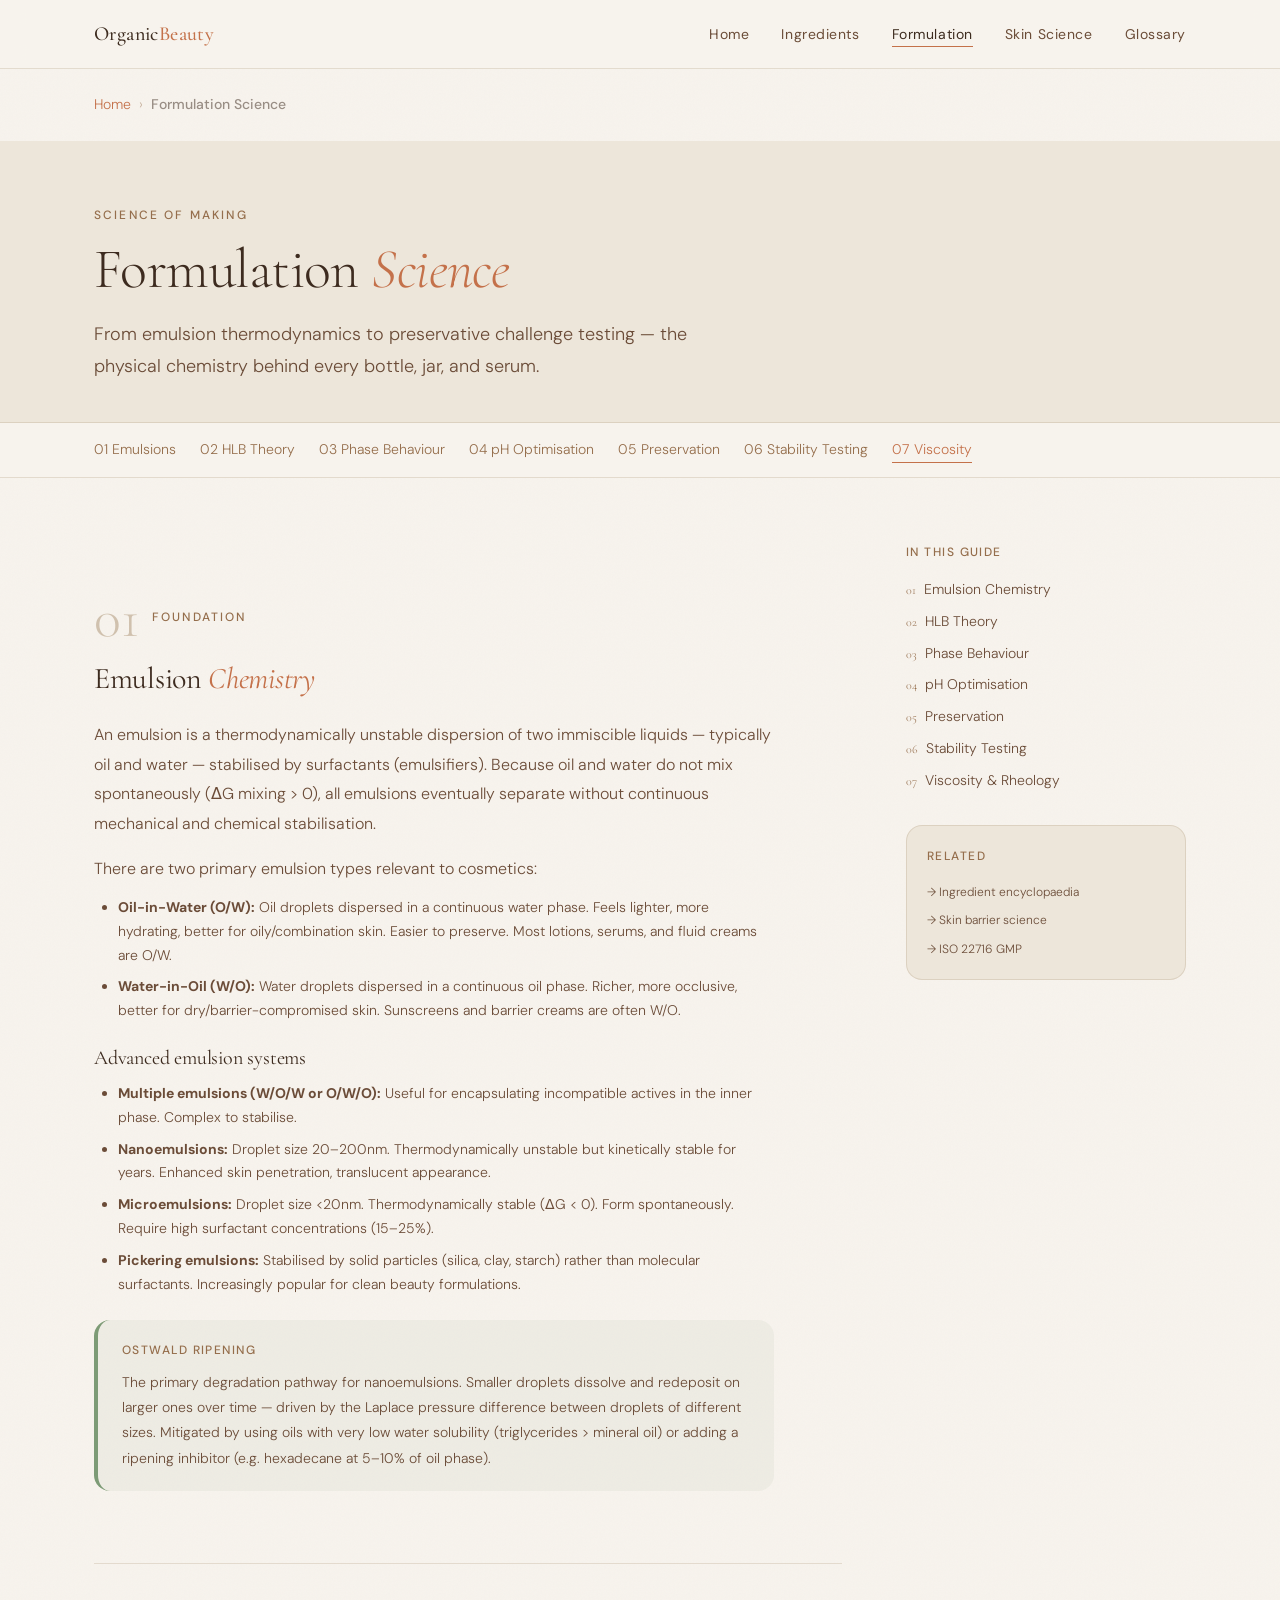
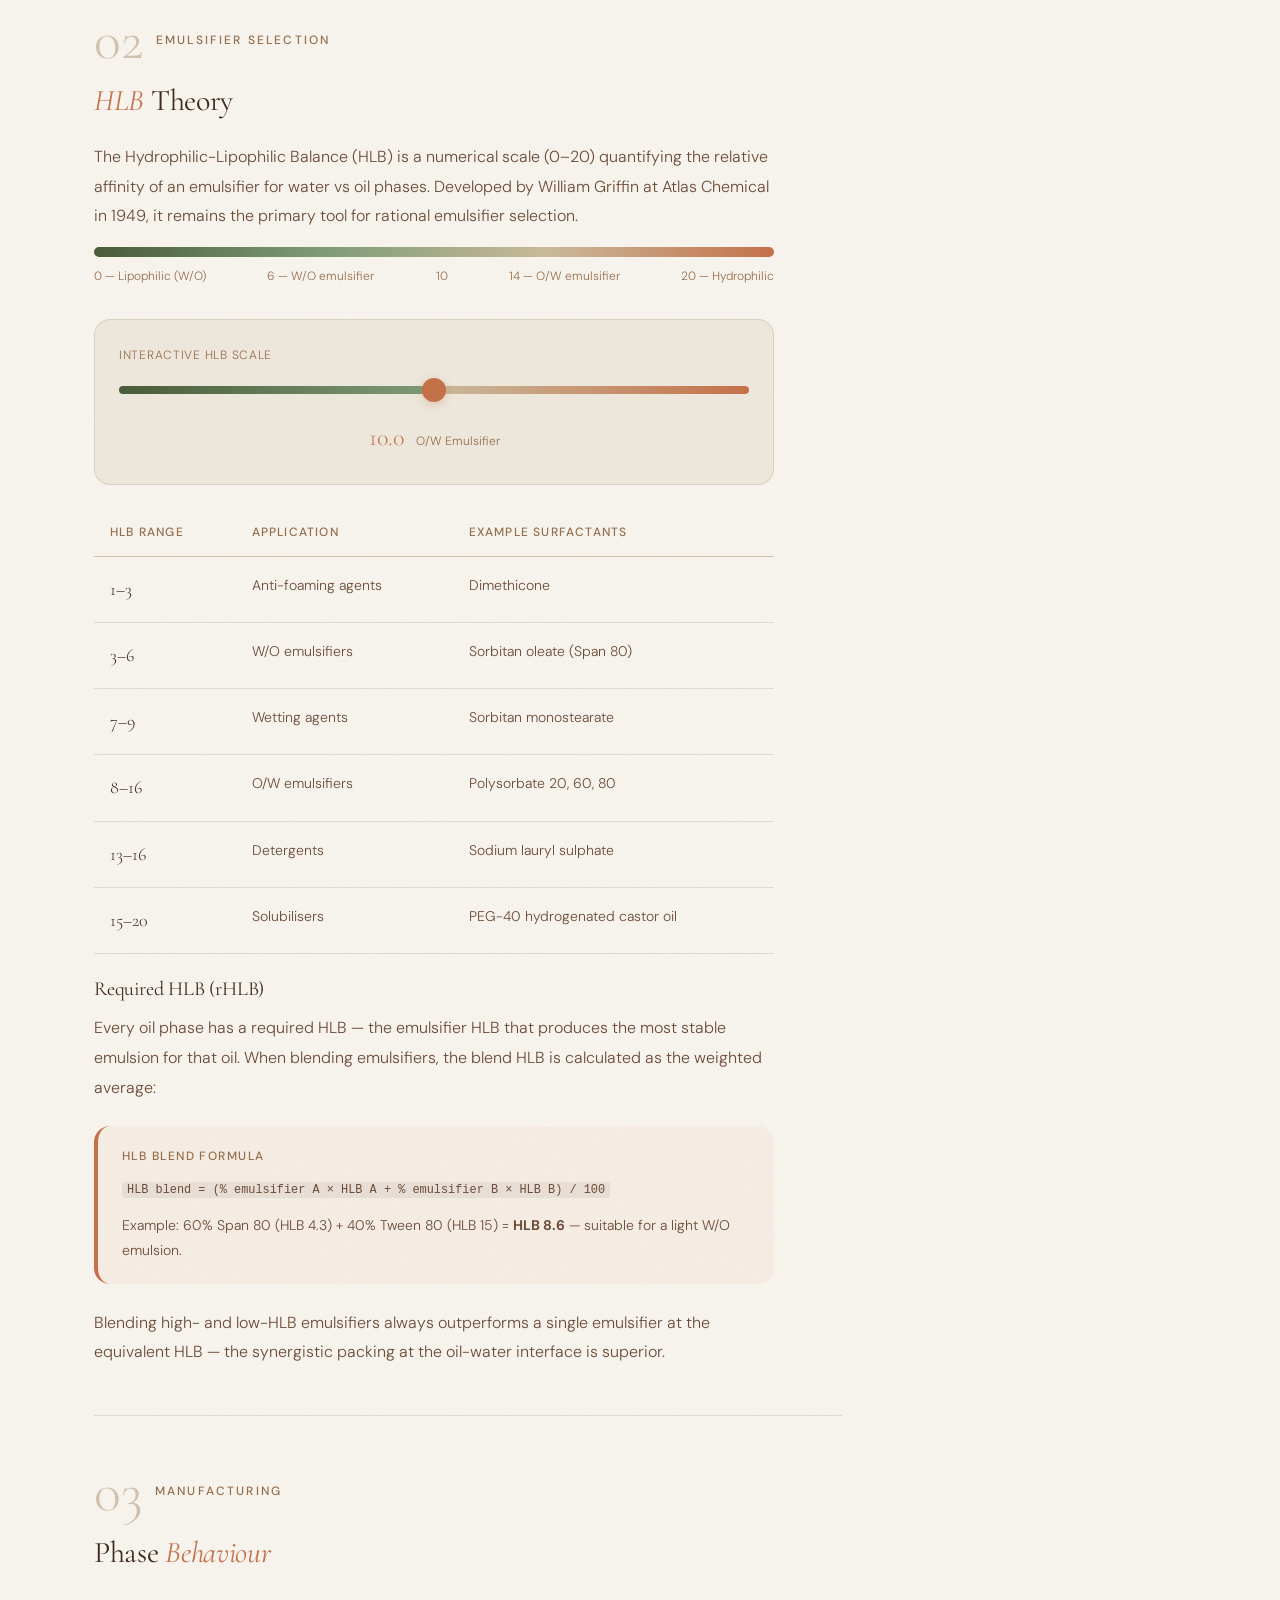
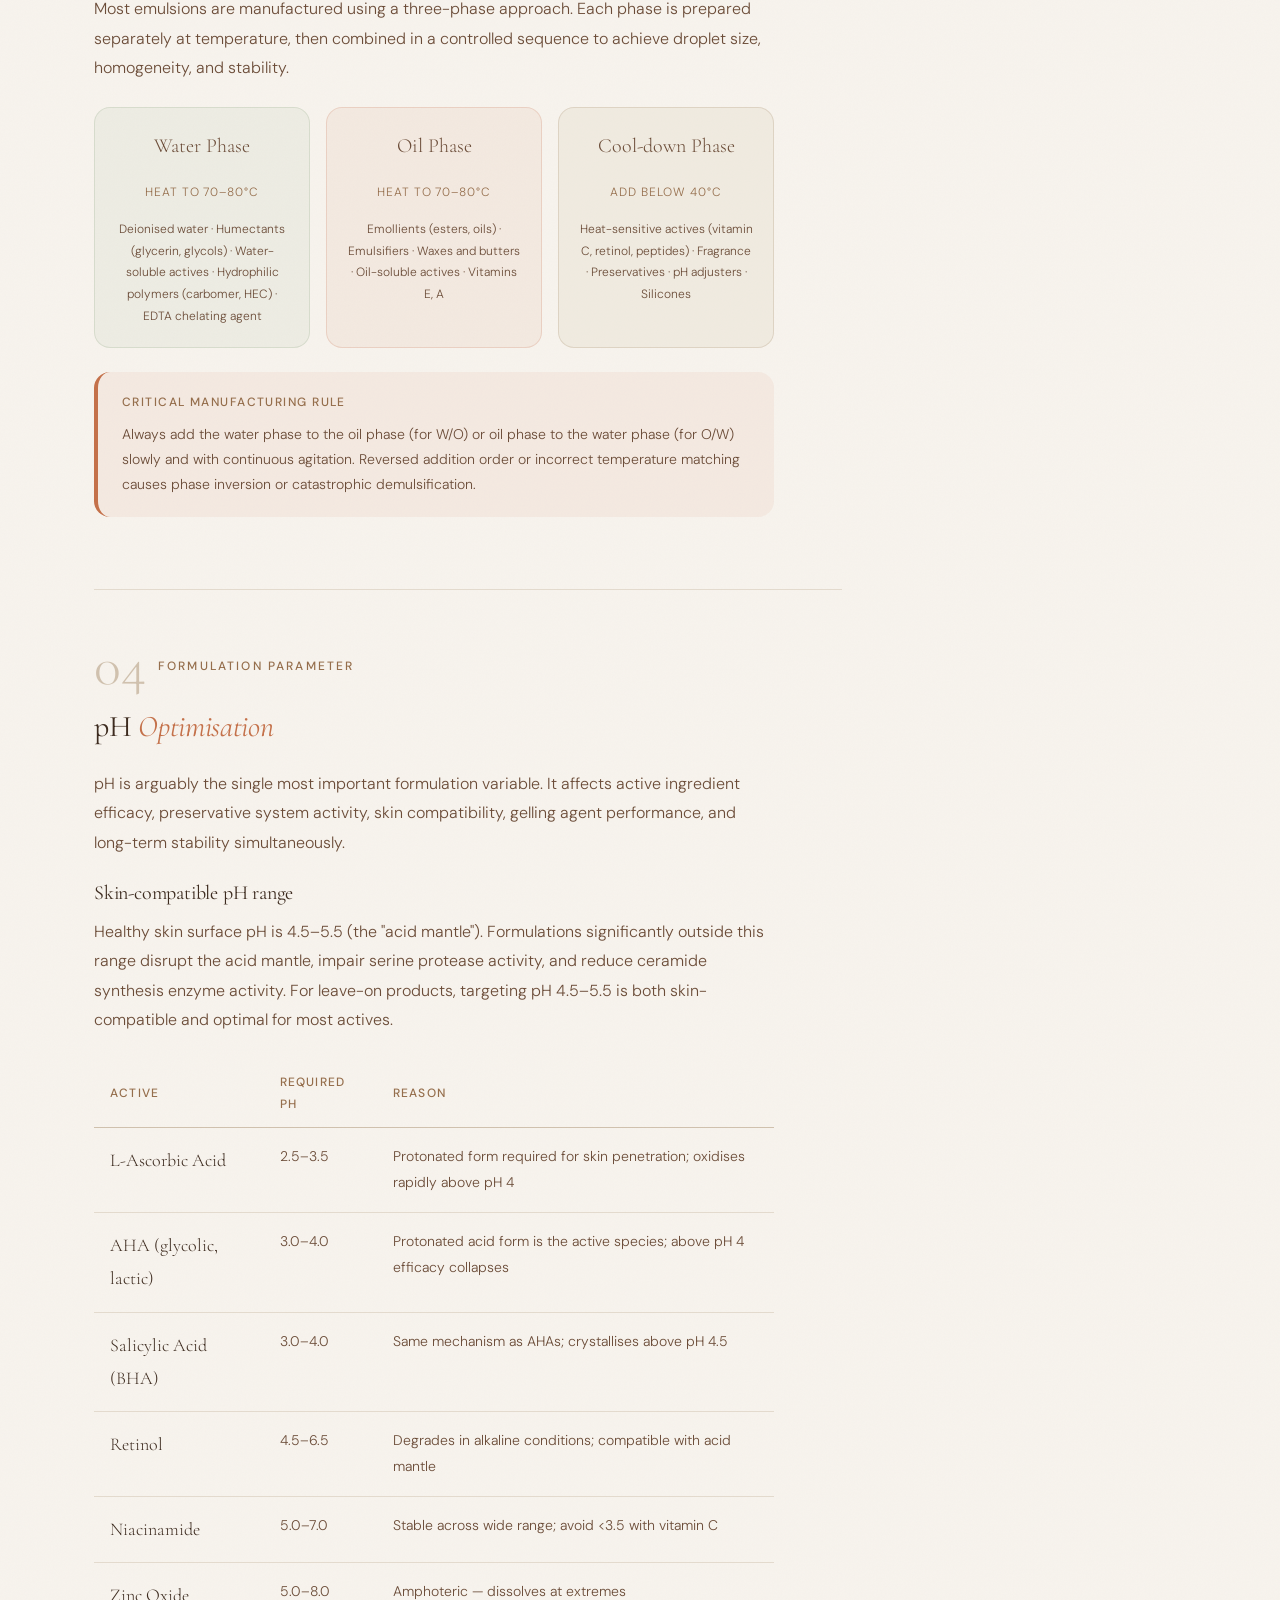
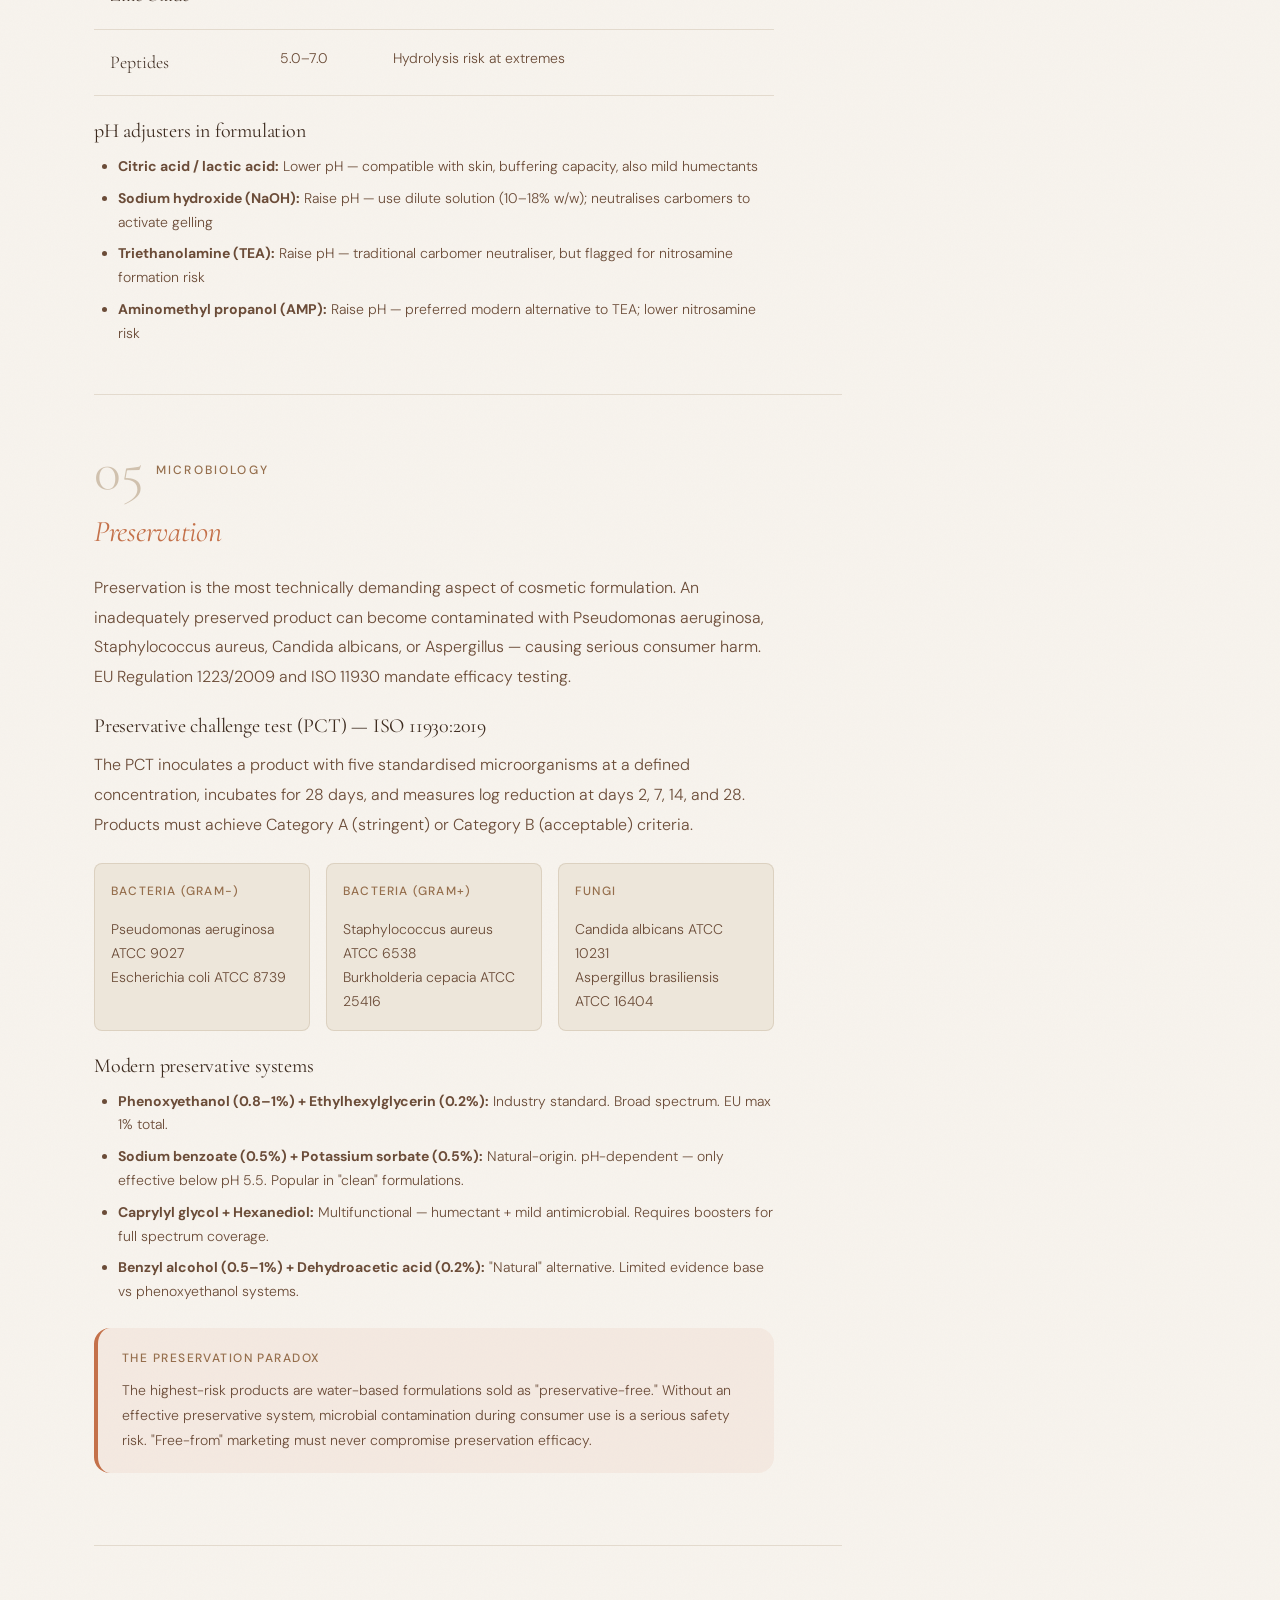
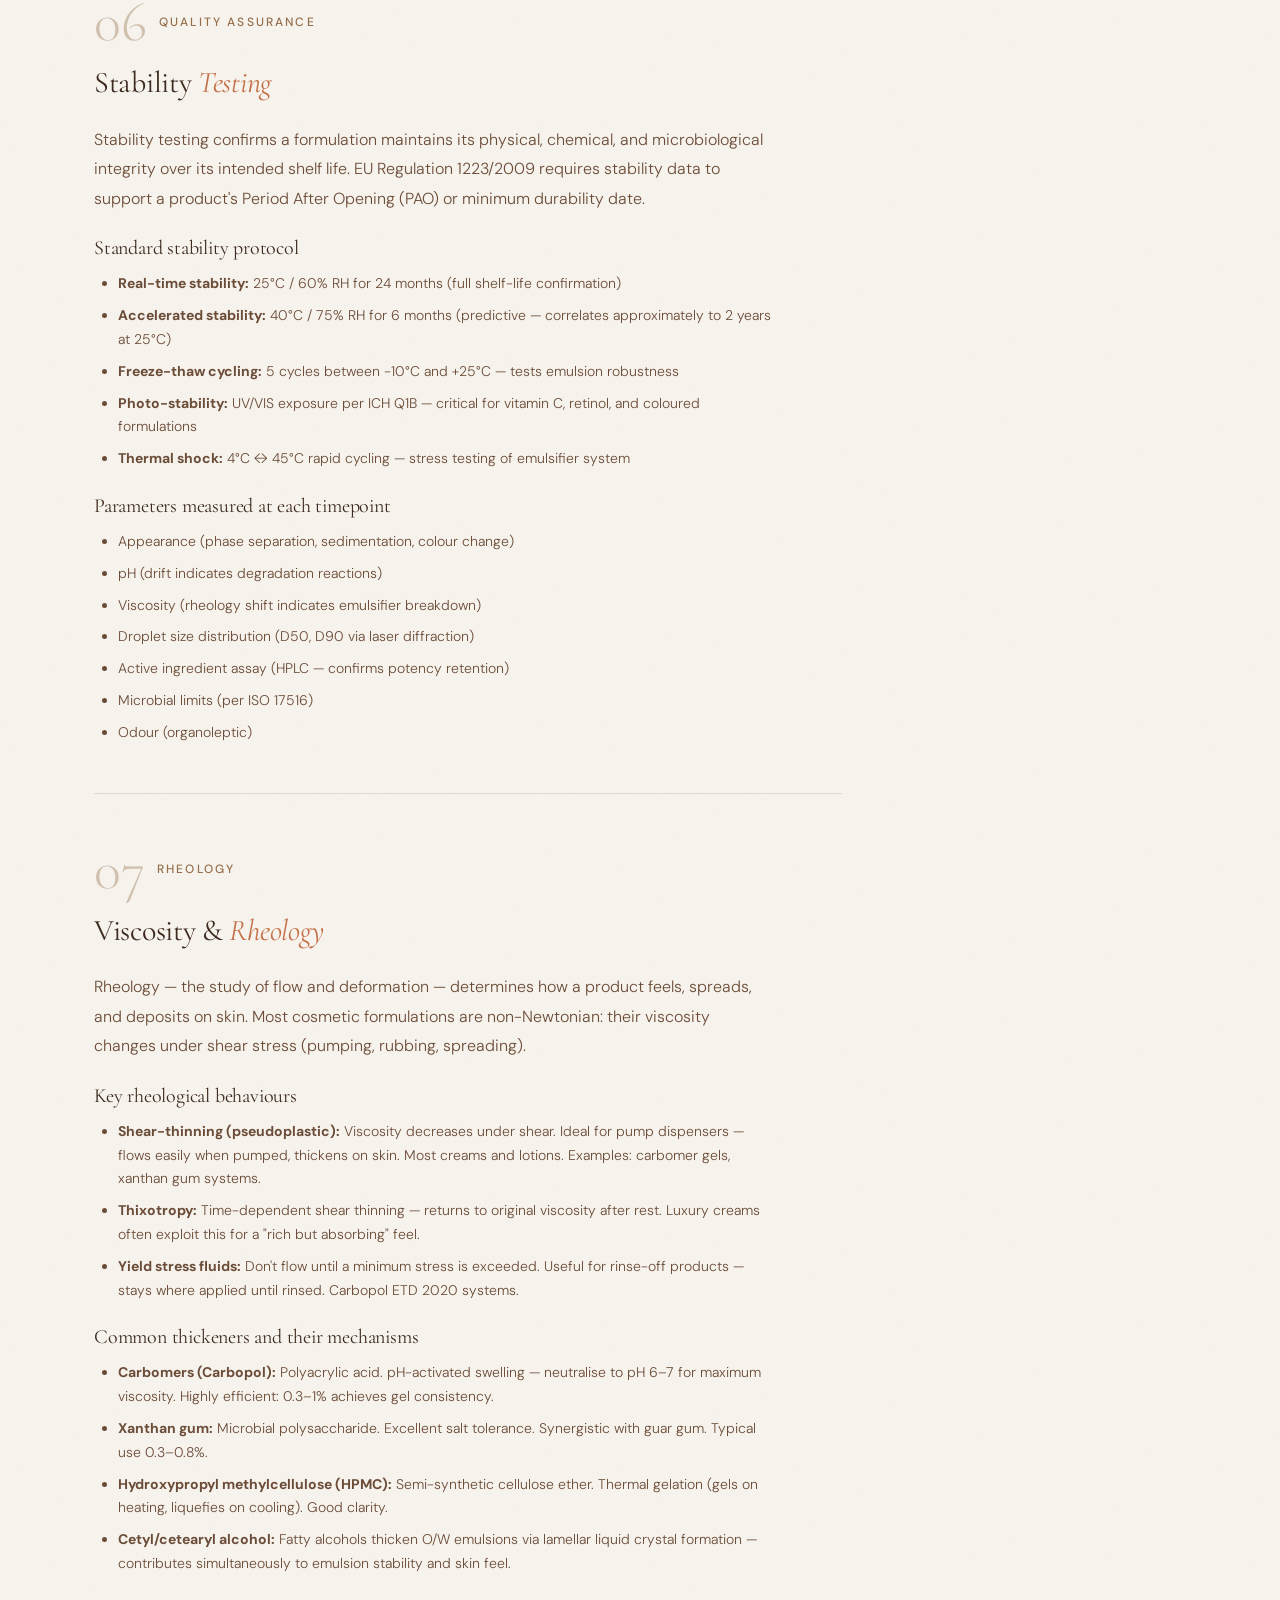
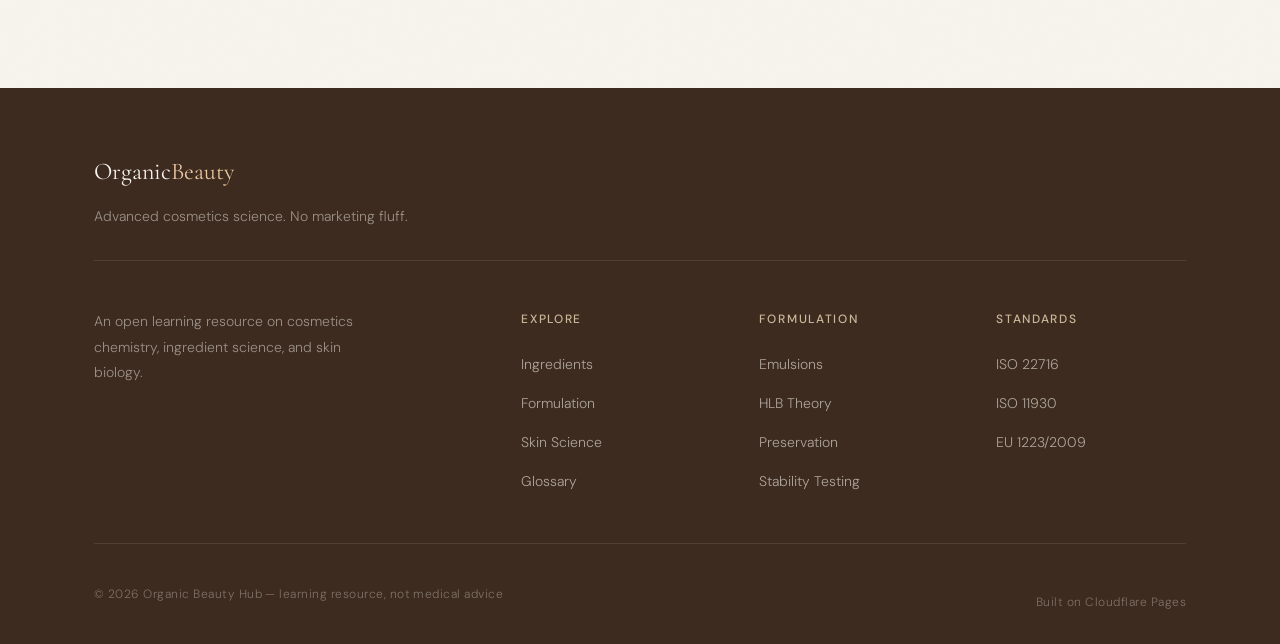
==== commit 45bde786: "feat: formulation,glossary2" ====
--- a/formulation.html
+++ b/formulation.html
@@ -154,25 +154,80 @@
       border-radius: 3px;
     }
 
-    /* HLB table */
-    .hlb-table-wrap { overflow-x: auto; margin-block: var(--space-6); }
-    .hlb-scale {
-      width: 100%;
-      margin-block: var(--space-4);
-    }
-    .hlb-scale__bar {
-      height: 10px;
-      border-radius: var(--radius-pill);
-      background: linear-gradient(to right, var(--color-olive), var(--color-sage), var(--color-stone), var(--color-terracotta));
-      position: relative;
-      margin-bottom: var(--space-2);
-    }
-    .hlb-scale__labels {
-      display: flex;
-      justify-content: space-between;
-      font-size: var(--text-xs);
-      color: var(--text-muted);
-    }
+     /* HLB table */
+     .hlb-table-wrap { overflow-x: auto; margin-block: var(--space-6); }
+     .hlb-scale {
+       width: 100%;
+       margin-block: var(--space-4);
+     }
+     .hlb-scale__bar {
+       height: 10px;
+       border-radius: var(--radius-pill);
+       background: linear-gradient(to right, var(--color-olive), var(--color-sage), var(--color-stone), var(--color-terracotta));
+       position: relative;
+       margin-bottom: var(--space-2);
+     }
+     .hlb-scale__labels {
+       display: flex;
+       justify-content: space-between;
+       font-size: var(--text-xs);
+       color: var(--text-muted);
+       margin-bottom: var(--space-6);
+     }
+     .hlb-scale__input {
+       margin-top: var(--space-8);
+       padding: var(--space-6);
+       background: var(--bg-subtle);
+       border-radius: var(--radius-lg);
+       border: 1px solid var(--border);
+     }
+
+     /* Slider styling */
+     input[type="range"] {
+       -webkit-appearance: none;
+       appearance: none;
+       width: 100%;
+       height: 8px;
+       background: linear-gradient(to right, var(--color-olive), var(--color-sage), var(--color-stone), var(--color-terracotta));
+       border-radius: var(--radius-pill);
+       outline: none;
+       cursor: pointer;
+     }
+
+     input[type="range"]::-webkit-slider-thumb {
+       -webkit-appearance: none;
+       appearance: none;
+       width: 24px;
+       height: 24px;
+       background: var(--accent);
+       border-radius: 50%;
+       cursor: pointer;
+       box-shadow: 0 2px 8px rgba(196, 113, 74, 0.3);
+       transition: all var(--transition-fast);
+     }
+
+     input[type="range"]::-webkit-slider-thumb:hover {
+       width: 28px;
+       height: 28px;
+       box-shadow: 0 4px 12px rgba(196, 113, 74, 0.5);
+     }
+
+     input[type="range"]::-moz-range-thumb {
+       width: 24px;
+       height: 24px;
+       background: var(--accent);
+       border-radius: 50%;
+       border: none;
+       cursor: pointer;
+       box-shadow: 0 2px 8px rgba(196, 113, 74, 0.3);
+       transition: all var(--transition-fast);
+     }
+
+     input[type="range"]::-moz-range-thumb:hover {
+       width: 28px;
+       height: 28px;
+       box-shadow: 0 4px 12px rgba(196, 113, 74, 0.5);
+     }
 
     /* Phase diagram */
     .phase-cards {
@@ -281,6 +336,15 @@
 </nav>
 
 <main id="main">
+
+  <!-- Breadcrumbs -->
+  <div class="container" style="padding-top: var(--space-6);">
+    <nav class="breadcrumbs" aria-label="Breadcrumb">
+      <a href="index.html">Home</a>
+      <span>›</span>
+      <span aria-current="page">Formulation Science</span>
+    </nav>
+  </div>
 
   <header class="page-hero" aria-labelledby="page-title">
     <div class="container">
@@ -353,16 +417,24 @@
           <div class="chapter__body">
             <p>The Hydrophilic-Lipophilic Balance (HLB) is a numerical scale (0–20) quantifying the relative affinity of an emulsifier for water vs oil phases. Developed by William Griffin at Atlas Chemical in 1949, it remains the primary tool for rational emulsifier selection.</p>
 
-            <div class="hlb-scale" aria-label="HLB scale from 0 to 20">
-              <div class="hlb-scale__bar"></div>
-              <div class="hlb-scale__labels">
-                <span>0 — Lipophilic (W/O)</span>
-                <span>6 — W/O emulsifier</span>
-                <span>10</span>
-                <span>14 — O/W emulsifier</span>
-                <span>20 — Hydrophilic</span>
-              </div>
-            </div>
+             <div class="hlb-scale" aria-label="HLB scale from 0 to 20">
+               <div class="hlb-scale__bar" id="hlb-bar"></div>
+               <div class="hlb-scale__labels" id="hlb-labels">
+                 <span>0 — Lipophilic (W/O)</span>
+                 <span>6 — W/O emulsifier</span>
+                 <span>10</span>
+                 <span>14 — O/W emulsifier</span>
+                 <span>20 — Hydrophilic</span>
+               </div>
+               <div class="hlb-scale__input">
+                 <label for="hlb-slider" style="font-size: var(--text-xs); color: var(--text-muted); letter-spacing: 0.06em; text-transform: uppercase; margin-bottom: var(--space-2); display: block;">Interactive HLB Scale</label>
+                 <input type="range" id="hlb-slider" min="0" max="20" value="10" style="width: 100%; cursor: pointer;">
+                 <div style="text-align: center; margin-top: var(--space-3);">
+                   <span style="font-size: var(--text-2xl); font-family: var(--font-display); font-weight: 300; color: var(--accent);" id="hlb-value">10</span>
+                   <span style="font-size: var(--text-xs); color: var(--text-muted); margin-left: var(--space-2);" id="hlb-type">Neutral</span>
+                 </div>
+               </div>
+             </div>
 
             <div class="hlb-table-wrap">
               <table class="data-table" aria-label="HLB ranges and applications">
@@ -387,10 +459,10 @@
             <h4>Required HLB (rHLB)</h4>
             <p>Every oil phase has a required HLB — the emulsifier HLB that produces the most stable emulsion for that oil. When blending emulsifiers, the blend HLB is calculated as the weighted average:</p>
             <div class="callout callout--formula">
-              <p class="callout__title">HLB blend formula</p>
-              <code>HLB blend = (% emulsifier A × HLB A + % emulsifier B × HLB B) / 100</code>
-              <p style="margin-top:var(--space-3);">Example: 60% Span 80 (HLB 4.3) + 40% Tween 80 (HLB 15) = <strong>HLB 8.6</strong> — suitable for a light W/O emulsion.</p>
-            </div>
+               <p class="callout__title">HLB blend formula</p>
+               <code>HLB blend = (% emulsifier A × HLB A + % emulsifier B × HLB B) / 100</code>
+               <p style="margin-top:var(--space-3);">Example: 60% Span 80 (HLB 4.3) + 40% Tween 80 (HLB 15) = <strong>HLB 8.6</strong> — suitable for a light W/O emulsion.</p>
+             </div>
             <p>Blending high- and low-HLB emulsifiers always outperforms a single emulsifier at the equivalent HLB — the synergistic packing at the oil-water interface is superior.</p>
           </div>
         </article>
@@ -596,6 +668,9 @@
   </div>
 
 </main>
+
+<!-- Back to top button -->
+<button class="back-to-top" id="back-to-top" aria-label="Back to top">↑</button>
 
 <footer class="footer" role="contentinfo">
   <div class="container">
@@ -658,6 +733,52 @@
     });
   }, { rootMargin: '-20% 0px -70% 0px' });
   chapters.forEach(c => observer.observe(c));
+
+  // Back to top button
+  const backToTopBtn = document.getElementById('back-to-top');
+  window.addEventListener('scroll', () => {
+    if (window.scrollY > 300) {
+      backToTopBtn.classList.add('show');
+    } else {
+      backToTopBtn.classList.remove('show');
+    }
+  });
+  backToTopBtn.addEventListener('click', () => {
+    window.scrollTo({ top: 0, behavior: 'smooth' });
+  });
+
+  // HLB Scale Interactive
+  const hlbSlider = document.getElementById('hlb-slider');
+  const hlbValue = document.getElementById('hlb-value');
+  const hlbType = document.getElementById('hlb-type');
+
+  const hlbTypes = {
+    0: { range: '0–3', type: 'Lipophilic (W/O)' },
+    3: { range: '3–6', type: 'W/O Emulsifier' },
+    6: { range: '7–9', type: 'Wetting Agent' },
+    9: { range: '8–16', type: 'O/W Emulsifier' },
+    16: { range: '13–16', type: 'Detergent' },
+    20: { range: '15–20', type: 'Solubiliser' }
+  };
+
+  function updateHLB() {
+    const val = parseFloat(hlbSlider.value);
+    hlbValue.textContent = val.toFixed(1);
+
+    let type = 'Neutral';
+    if (val < 3) type = 'Lipophilic (W/O)';
+    else if (val < 6) type = 'W/O Emulsifier';
+    else if (val < 9) type = 'Wetting Agent';
+    else if (val < 13) type = 'O/W Emulsifier';
+    else if (val < 16) type = 'Detergent';
+    else type = 'Solubiliser / Hydrophilic';
+
+    hlbType.textContent = type;
+    hlbSlider.style.background = `linear-gradient(to right, #4A5C3A 0%, #7D9B76 ${val*5}%, #C9B99A ${val*5}%, #C4714A 100%)`;
+  }
+
+  hlbSlider.addEventListener('input', updateHLB);
+  updateHLB();
 </script>
 
 </body>
--- a/css/main.css
+++ b/css/main.css
@@ -23,13 +23,18 @@
   --color-petal:        #E8C4A0;
   --color-moss:         #8FA67A;
 
+  /* New accent colors */
+  --color-blue-accent:  #5B7BA5;
+  --color-blue-accent-dark: #3E5A7D;
+  --color-accent-stronger: #C45A41;
+
   /* Semantic */
   --bg:                 var(--color-cream);
   --bg-card:            #FFFDF9;
   --bg-subtle:          var(--color-cream-dark);
   --text-primary:       var(--color-bark);
   --text-secondary:     var(--color-bark-light);
-  --text-muted:         var(--color-stone-dark);
+  --text-muted:         #956E4C;
   --text-on-dark:       var(--color-cream);
   --border:             rgba(169, 144, 112, 0.25);
   --border-strong:      rgba(169, 144, 112, 0.5);
@@ -563,13 +568,13 @@
 
 .tag--sage {
   background: rgba(125, 155, 118, 0.12);
-  color: var(--sage-dark, #5A7554);
+  color: var(--color-sage-dark, #5A7554);
   border-color: rgba(125, 155, 118, 0.25);
 }
 
 .tag--terracotta {
   background: rgba(196, 113, 74, 0.1);
-  color: var(--terracotta-dk, #9E5636);
+  color: var(--color-terracotta-dk, #9E5636);
   border-color: rgba(196, 113, 74, 0.2);
 }
 
@@ -857,6 +862,150 @@
 
 .skip-link:focus { top: var(--space-4); }
 
+/* ─── Breadcrumbs ───────────────────────────────────────────── */
+.breadcrumbs {
+  display: flex;
+  align-items: center;
+  gap: var(--space-2);
+  font-size: var(--text-sm);
+  color: var(--text-muted);
+  margin-bottom: var(--space-6);
+  flex-wrap: wrap;
+}
+
+.breadcrumbs a {
+  color: var(--accent);
+  transition: color var(--transition-fast);
+}
+
+.breadcrumbs a:hover {
+  color: var(--accent-hover);
+  text-decoration: underline;
+}
+
+.breadcrumbs span {
+  opacity: 0.5;
+}
+
+.breadcrumbs [aria-current="page"] {
+  color: var(--text-primary);
+  font-weight: 500;
+}
+
+/* ─── Back to Top Button ─────────────────────────────────────── */
+.back-to-top {
+  position: fixed;
+  bottom: 24px;
+  right: 24px;
+  display: none;
+  width: 44px;
+  height: 44px;
+  border-radius: var(--radius-pill);
+  background: var(--accent);
+  color: var(--text-on-dark);
+  border: none;
+  cursor: pointer;
+  font-size: 20px;
+  opacity: 0;
+  transform: translateY(10px);
+  transition: opacity var(--transition-base), transform var(--transition-base);
+  align-items: center;
+  justify-content: center;
+  z-index: 40;
+  box-shadow: var(--shadow-lg);
+}
+
+.back-to-top.show {
+  display: flex;
+  opacity: 1;
+  transform: translateY(0);
+}
+
+.back-to-top:hover {
+  background: var(--accent-hover);
+  transform: translateY(-2px);
+  box-shadow: 0 8px 24px rgba(196, 113, 74, 0.4);
+}
+
+/* ─── Enhanced Callout Boxes ────────────────────────────────── */
+.callout {
+  margin-block: var(--space-6);
+  padding: var(--space-5) var(--space-6);
+  border-radius: var(--radius-lg);
+  border-left: 4px solid;
+  font-size: var(--text-sm);
+  line-height: 1.8;
+  color: var(--text-secondary);
+  background-position: right 20px top 50%;
+  background-repeat: no-repeat;
+  background-size: 40px;
+}
+
+.callout--formula {
+  background-color: rgba(196, 113, 74, 0.08);
+  border-color: var(--accent);
+}
+
+.callout--science {
+  background-color: rgba(125, 155, 118, 0.12);
+  border-color: var(--color-sage);
+}
+
+.callout--warning {
+  background-color: rgba(196, 113, 74, 0.12);
+  border-color: var(--color-accent-stronger);
+}
+
+.callout--clinical {
+  background-color: rgba(91, 123, 165, 0.10);
+  border-color: var(--color-blue-accent);
+}
+
+.callout__title {
+  font-size: var(--text-xs);
+  font-weight: 500;
+  letter-spacing: 0.12em;
+  text-transform: uppercase;
+  color: var(--text-muted);
+  margin-bottom: var(--space-2);
+}
+
+/* ─── Improved Tag Contrast ─────────────────────────────────── */
+.tag--sage {
+  background: rgba(125, 155, 118, 0.15);
+  color: var(--color-sage-dark);
+  border-color: rgba(125, 155, 118, 0.35);
+  font-weight: 500;
+}
+
+.tag--terracotta {
+  background: rgba(196, 113, 74, 0.12);
+  color: var(--color-terracotta-dk);
+  border-color: rgba(196, 113, 74, 0.3);
+  font-weight: 500;
+}
+
+.tag--stone {
+  background: rgba(201, 185, 154, 0.25);
+  color: var(--color-bark-light);
+  border-color: rgba(201, 185, 154, 0.4);
+  font-weight: 500;
+}
+
+.tag--olive {
+  background: rgba(74, 92, 58, 0.12);
+  color: var(--color-olive);
+  border-color: rgba(74, 92, 58, 0.3);
+  font-weight: 500;
+}
+
+.tag--blue {
+  background: rgba(91, 123, 165, 0.12);
+  color: var(--color-blue-accent-dark);
+  border-color: rgba(91, 123, 165, 0.3);
+  font-weight: 500;
+}
+
 /* ─── Responsive ────────────────────────────────────────────── */
 @media (max-width: 1024px) {
   :root {
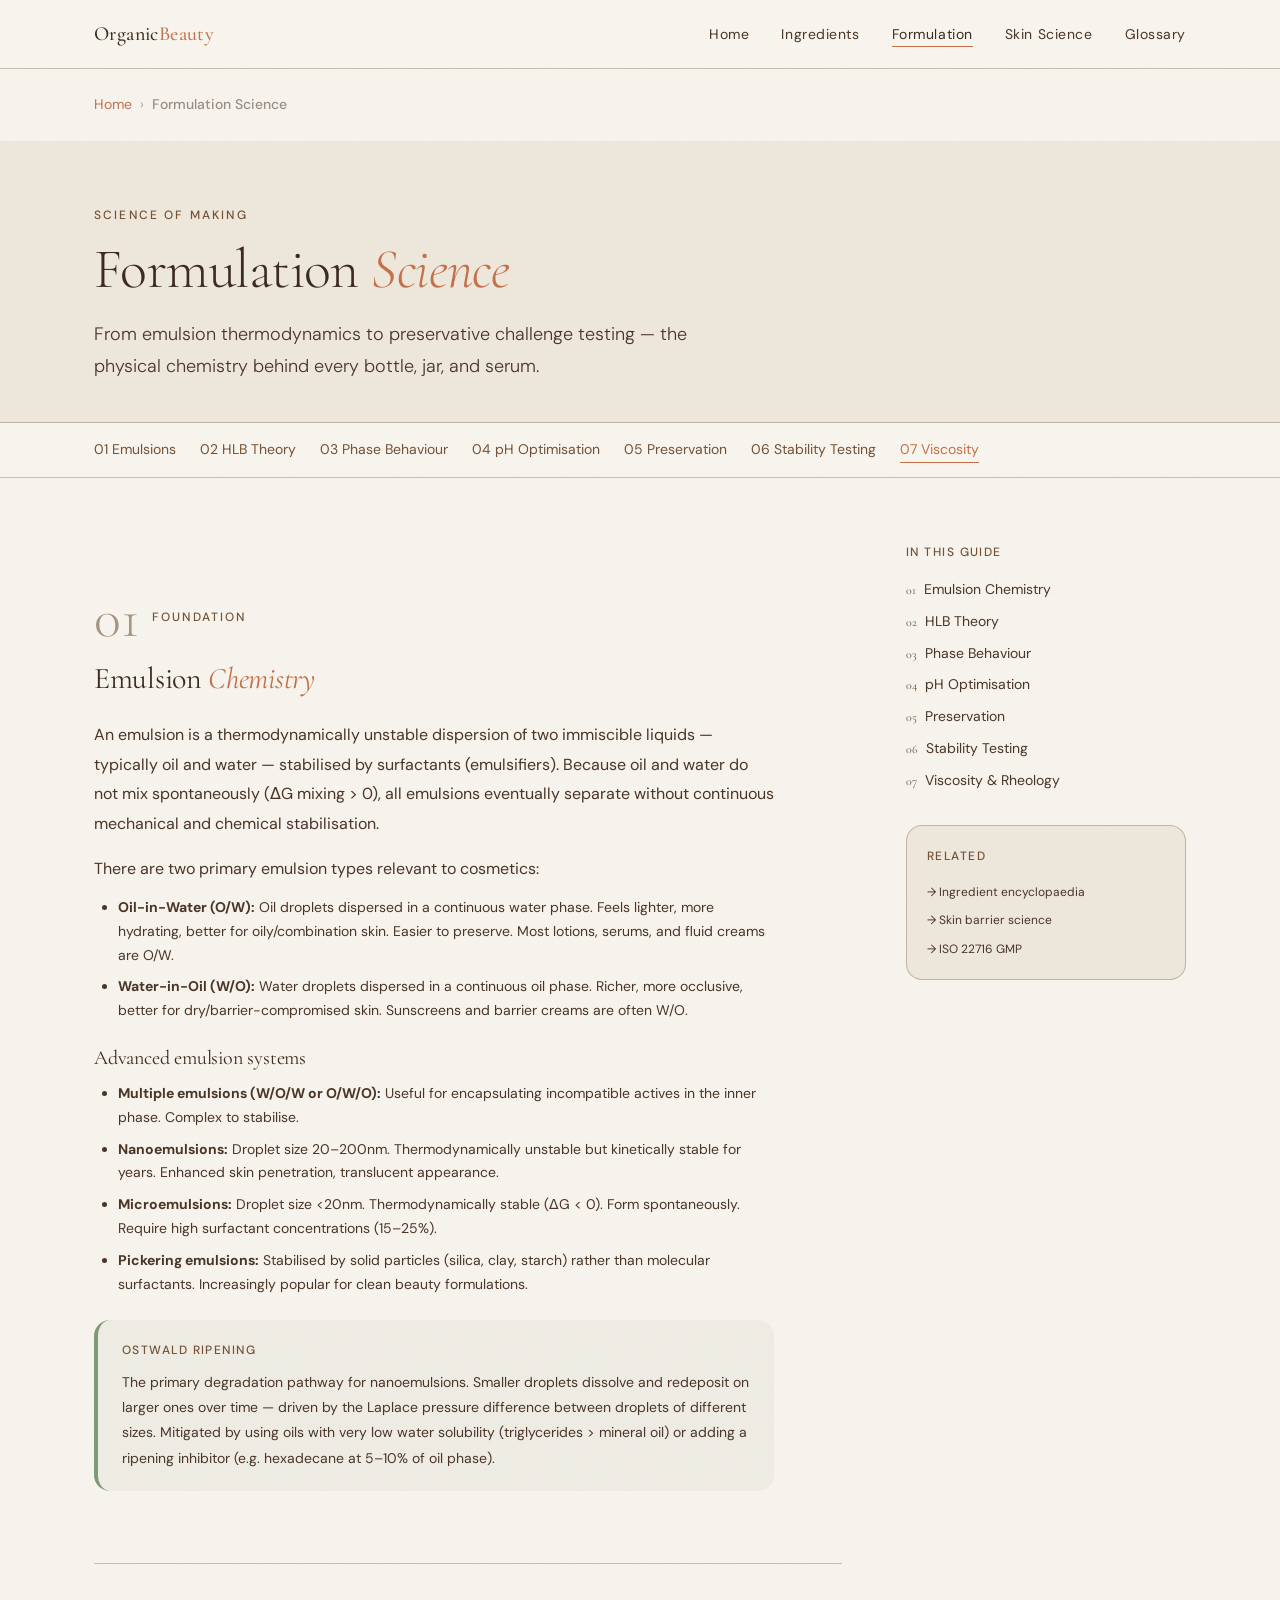
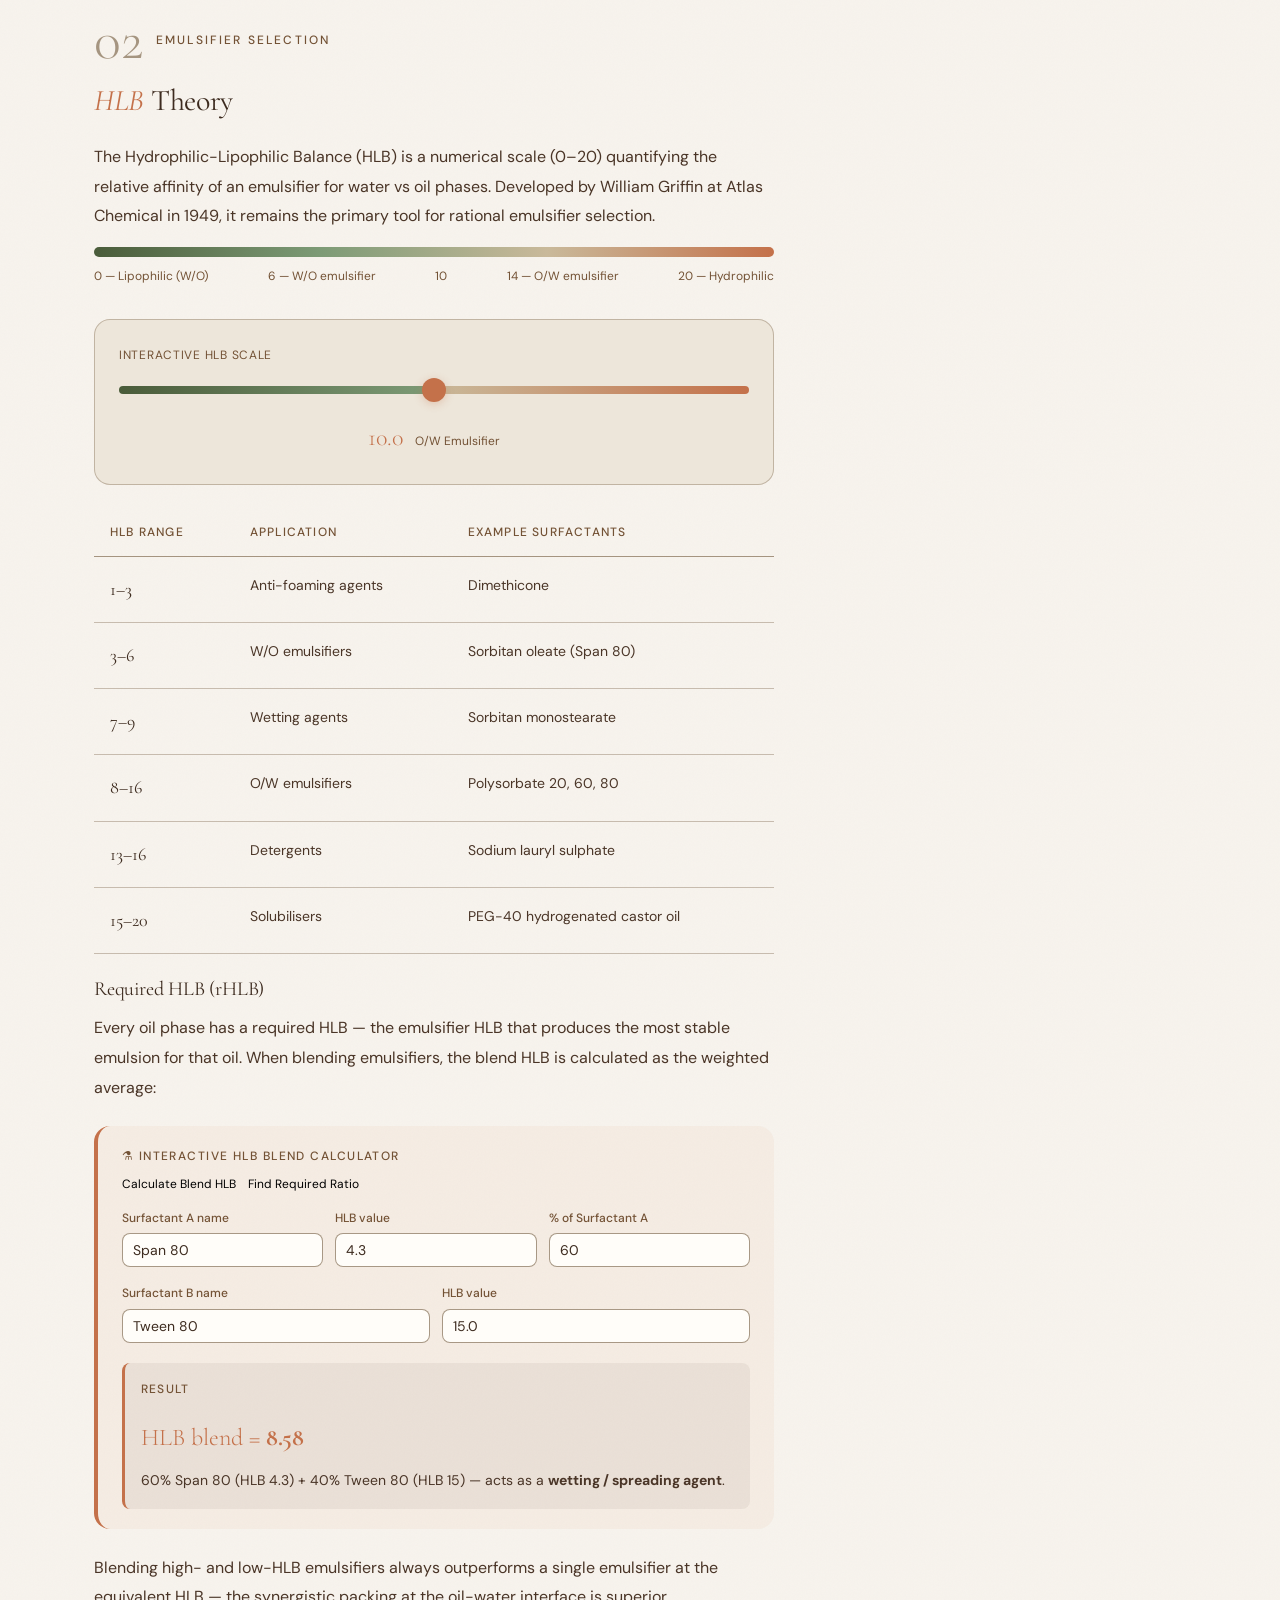
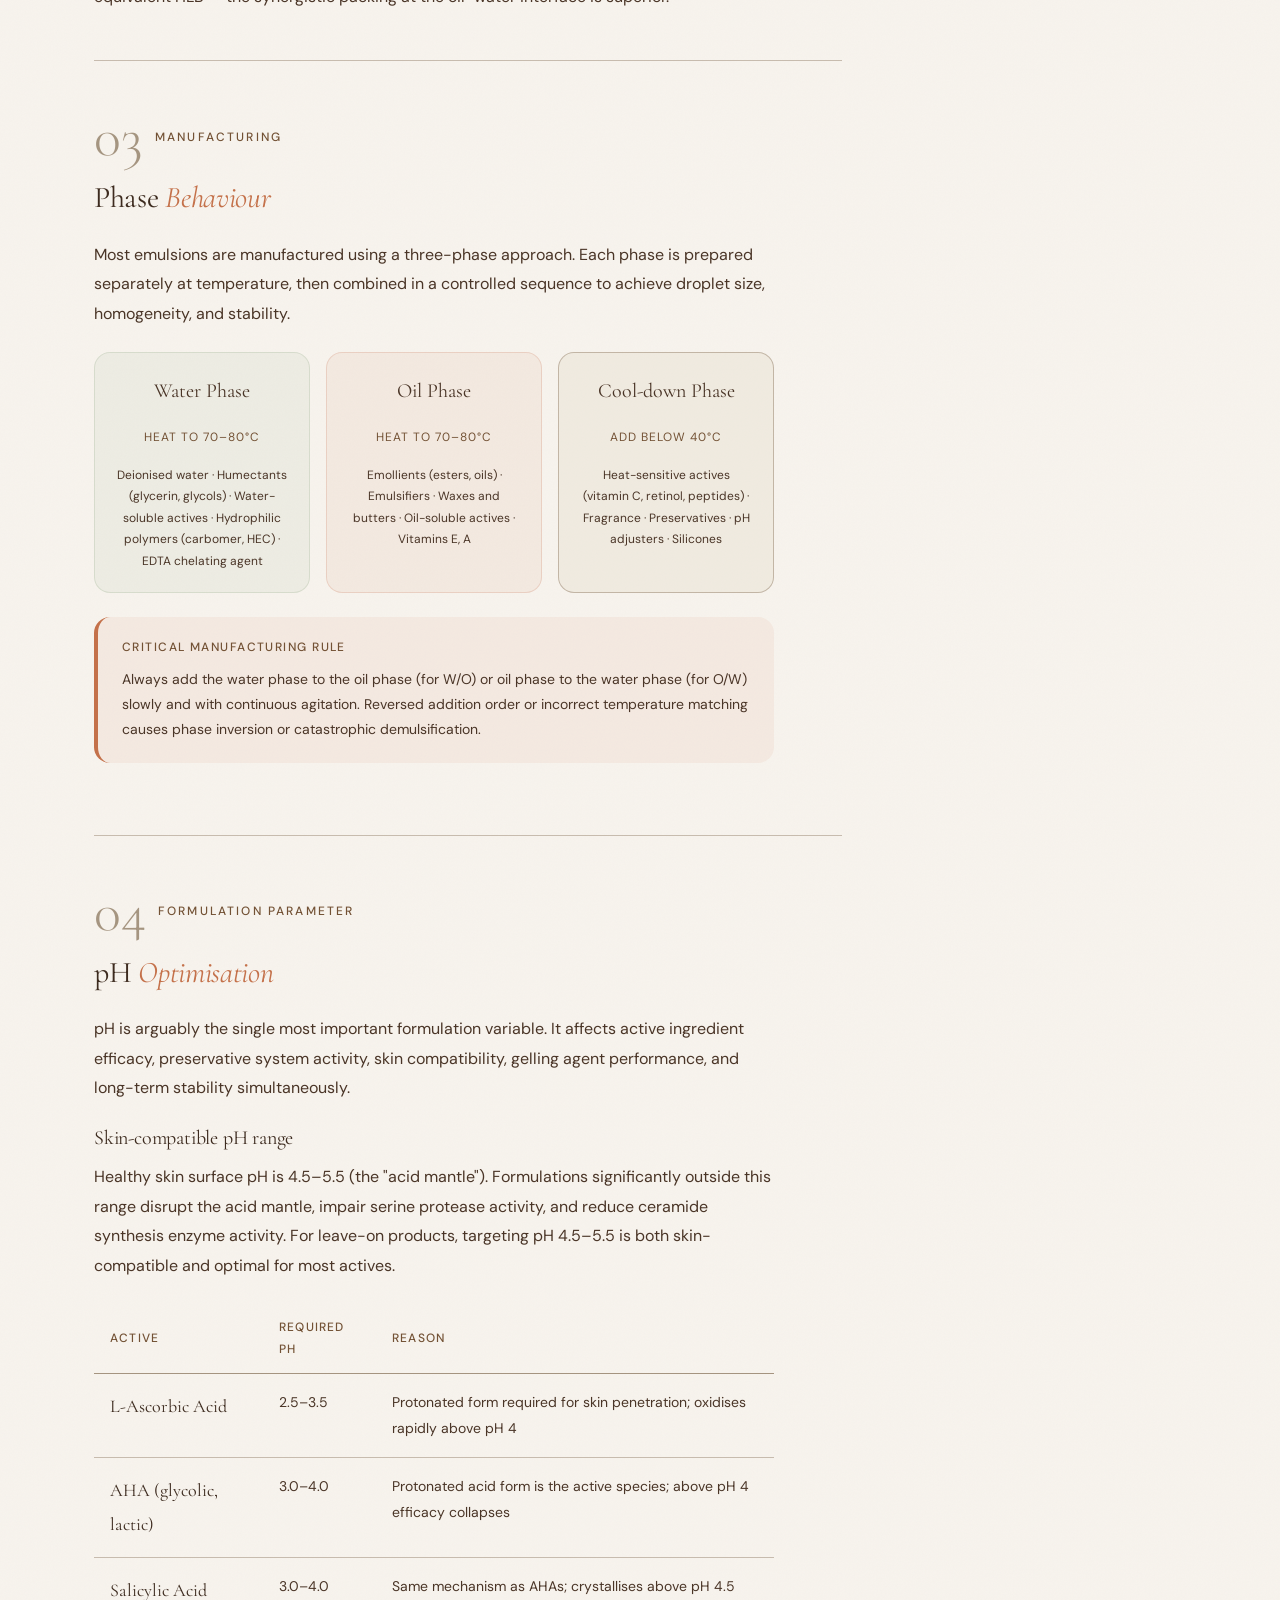
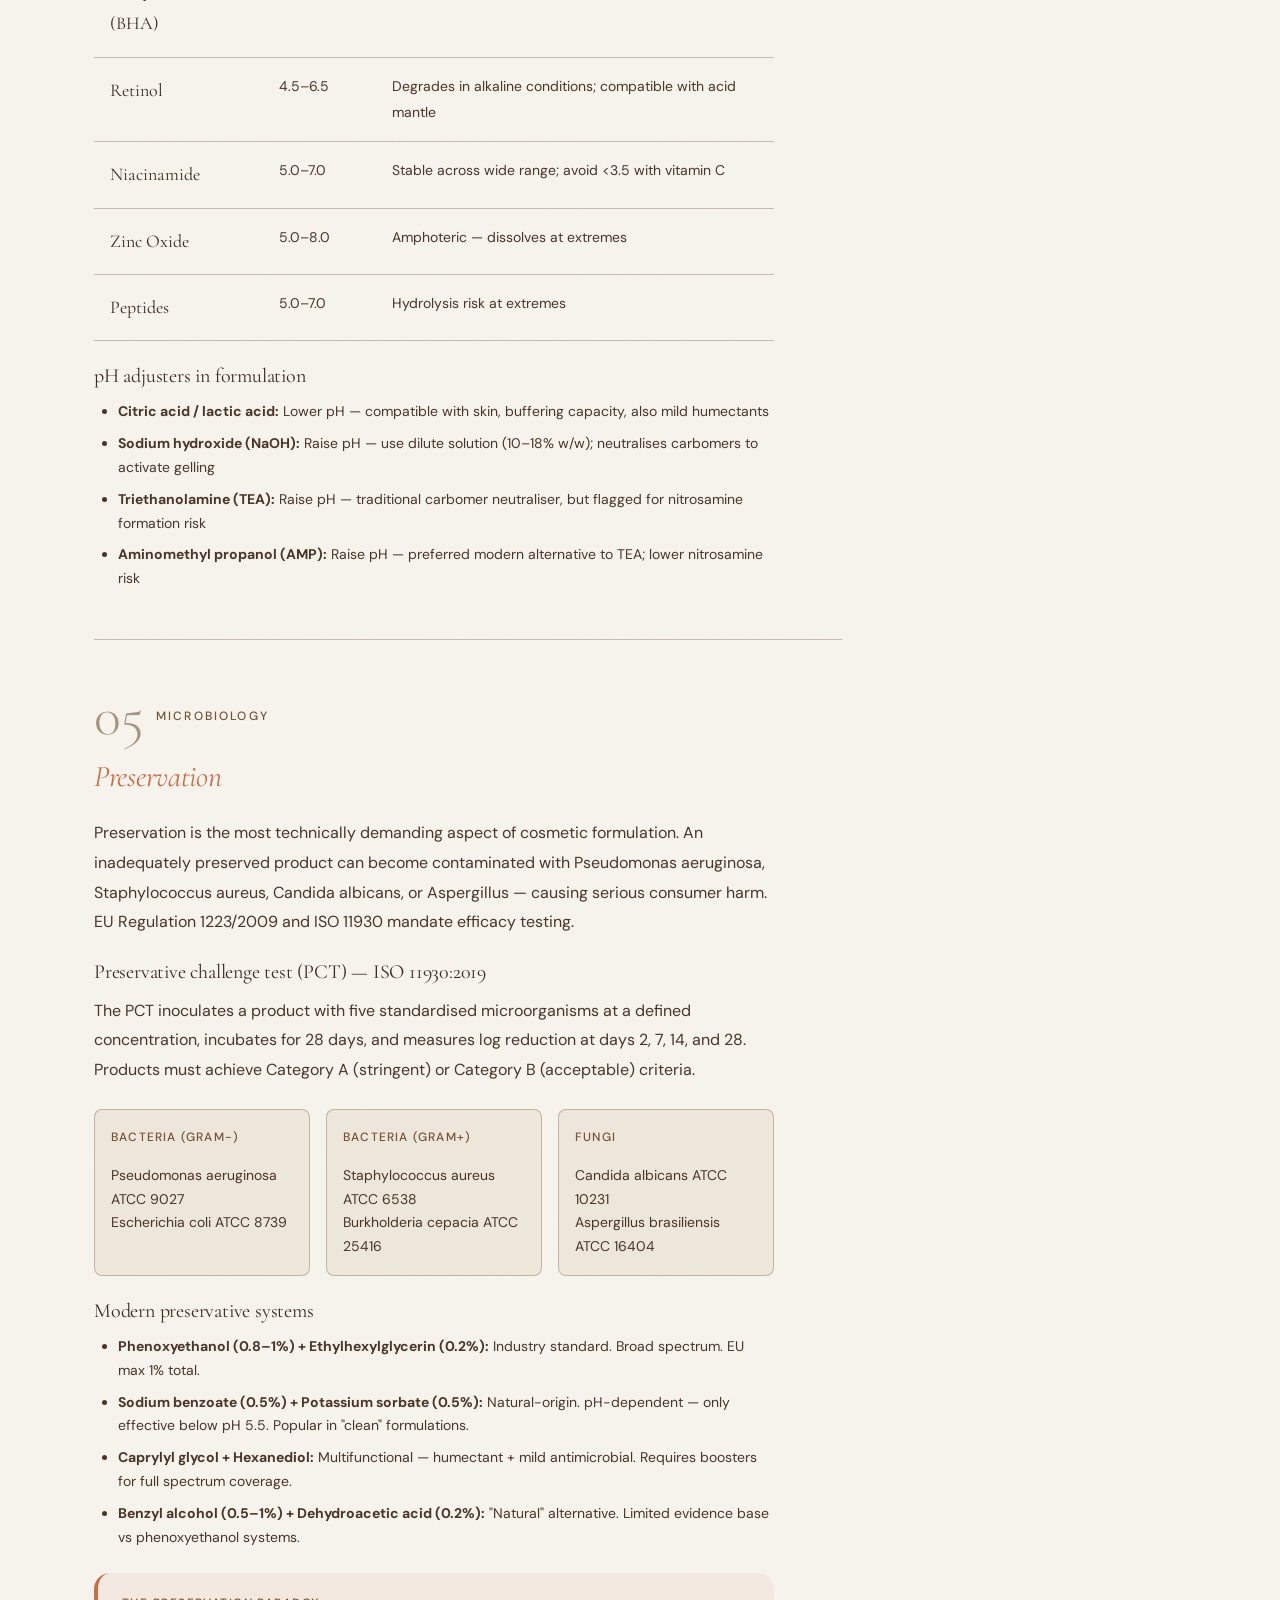
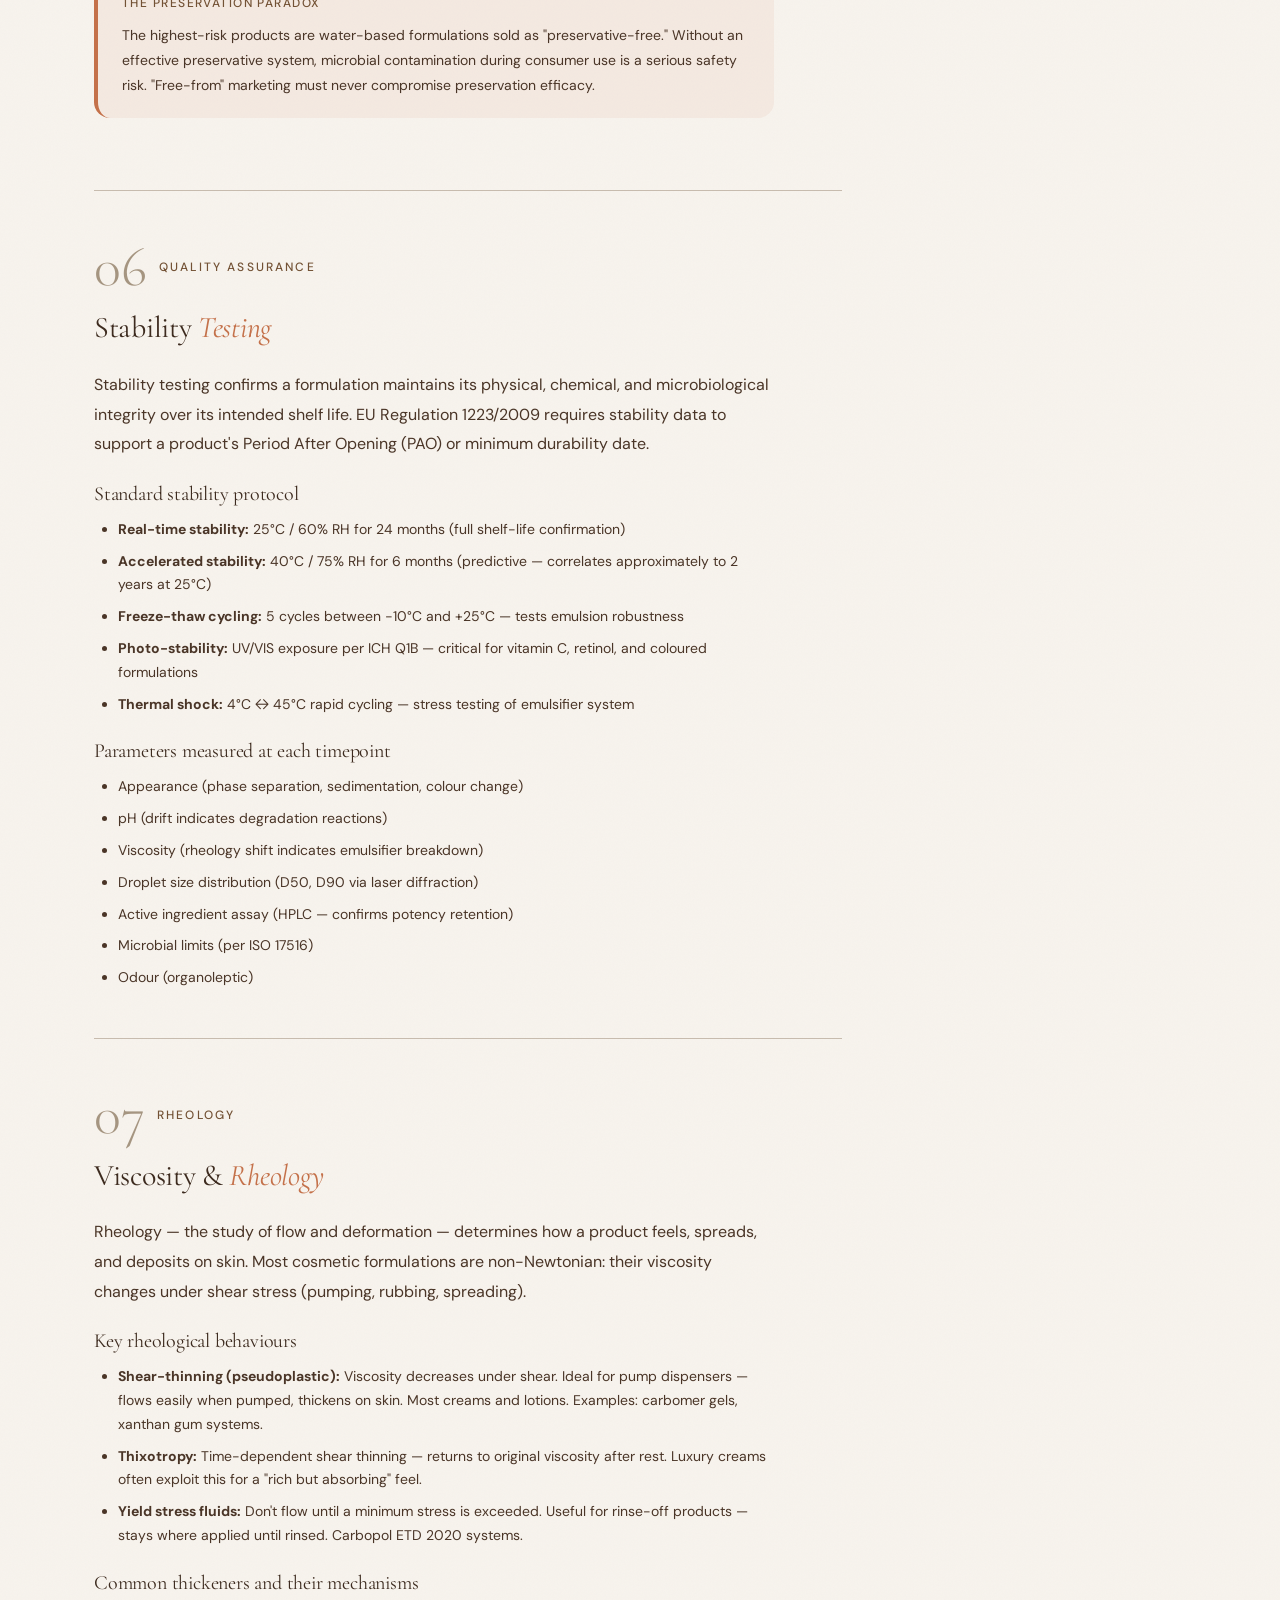
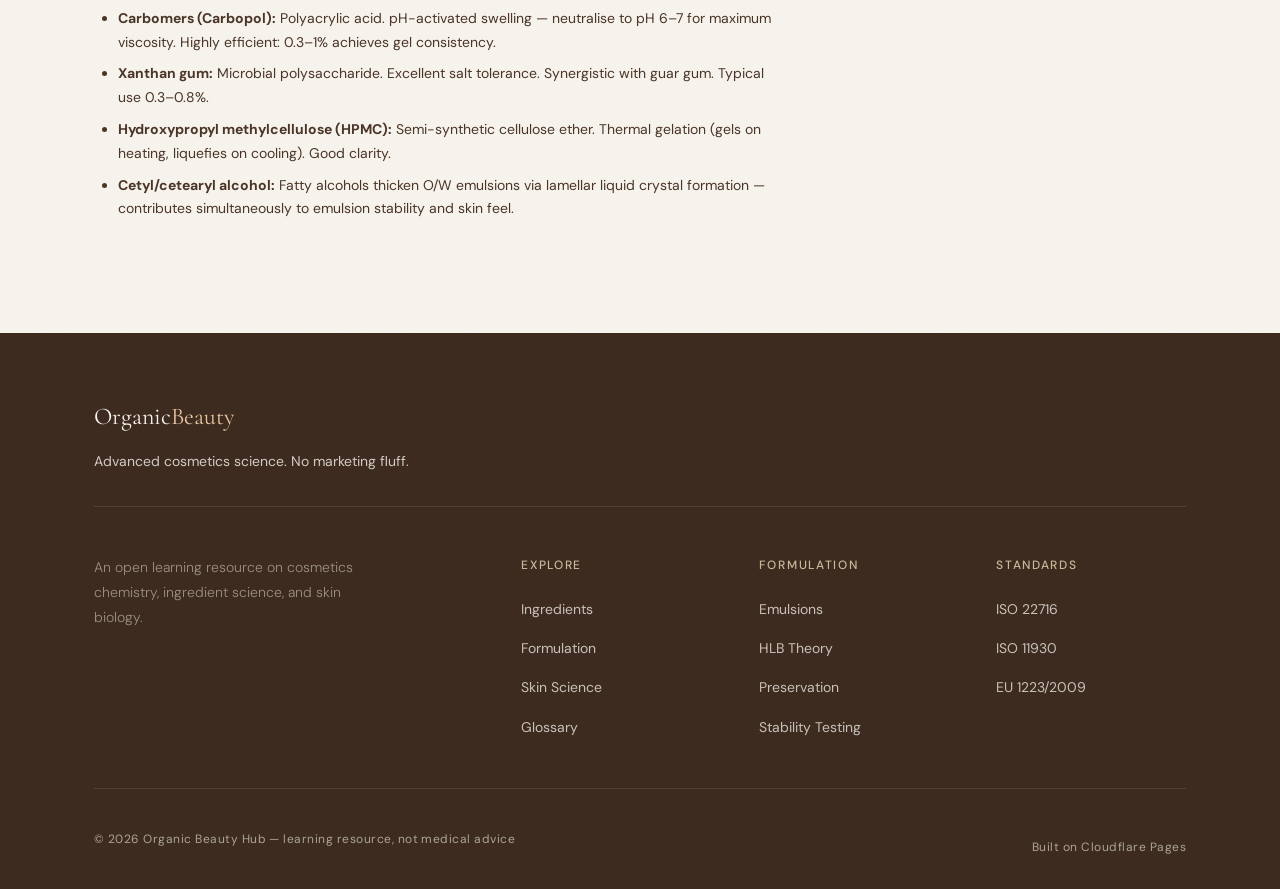
==== commit 0a62775b: "feat: correction" ====
--- a/formulation.html
+++ b/formulation.html
@@ -458,11 +458,52 @@
 
             <h4>Required HLB (rHLB)</h4>
             <p>Every oil phase has a required HLB — the emulsifier HLB that produces the most stable emulsion for that oil. When blending emulsifiers, the blend HLB is calculated as the weighted average:</p>
-            <div class="callout callout--formula">
-               <p class="callout__title">HLB blend formula</p>
-               <code>HLB blend = (% emulsifier A × HLB A + % emulsifier B × HLB B) / 100</code>
-               <p style="margin-top:var(--space-3);">Example: 60% Span 80 (HLB 4.3) + 40% Tween 80 (HLB 15) = <strong>HLB 8.6</strong> — suitable for a light W/O emulsion.</p>
-             </div>
+
+            <!-- Interactive HLB Blend Calculator -->
+            <div class="callout callout--formula" id="hlb-calc-wrap">
+              <p class="callout__title">⚗ Interactive HLB Blend Calculator</p>
+              <div style="display: flex; gap: var(--space-3); margin-bottom: var(--space-4);">
+                <button id="calc-mode-blend" class="filter-btn filter-btn--active" style="font-size:var(--text-xs);">Calculate Blend HLB</button>
+                <button id="calc-mode-ratio" class="filter-btn" style="font-size:var(--text-xs);">Find Required Ratio</button>
+              </div>
+
+              <div style="display: grid; grid-template-columns: repeat(auto-fit, minmax(130px, 1fr)); gap: var(--space-3); margin-bottom: var(--space-4);">
+                <div>
+                  <label for="calc-name-a" style="font-size: var(--text-xs); color: var(--text-muted); display:block; margin-bottom:4px; font-weight:500;">Surfactant A name</label>
+                  <input type="text" id="calc-name-a" value="Span 80" style="width:100%; padding:7px 10px; border:1px solid var(--border-strong); border-radius:var(--radius-md); background:var(--bg-card); font-family:var(--font-body); font-size:var(--text-sm); color:var(--text-primary);">
+                </div>
+                <div>
+                  <label for="calc-hlb-a" style="font-size: var(--text-xs); color: var(--text-muted); display:block; margin-bottom:4px; font-weight:500;">HLB value</label>
+                  <input type="number" id="calc-hlb-a" value="4.3" step="0.1" min="0" max="20" style="width:100%; padding:7px 10px; border:1px solid var(--border-strong); border-radius:var(--radius-md); background:var(--bg-card); font-family:var(--font-body); font-size:var(--text-sm); color:var(--text-primary);">
+                </div>
+                <div id="calc-pct-a-wrap">
+                  <label for="calc-pct-a" style="font-size: var(--text-xs); color: var(--text-muted); display:block; margin-bottom:4px; font-weight:500;">% of Surfactant A</label>
+                  <input type="number" id="calc-pct-a" value="60" step="1" min="0" max="100" style="width:100%; padding:7px 10px; border:1px solid var(--border-strong); border-radius:var(--radius-md); background:var(--bg-card); font-family:var(--font-body); font-size:var(--text-sm); color:var(--text-primary);">
+                </div>
+              </div>
+
+              <div style="display: grid; grid-template-columns: repeat(auto-fit, minmax(130px, 1fr)); gap: var(--space-3); margin-bottom: var(--space-5);">
+                <div>
+                  <label for="calc-name-b" style="font-size: var(--text-xs); color: var(--text-muted); display:block; margin-bottom:4px; font-weight:500;">Surfactant B name</label>
+                  <input type="text" id="calc-name-b" value="Tween 80" style="width:100%; padding:7px 10px; border:1px solid var(--border-strong); border-radius:var(--radius-md); background:var(--bg-card); font-family:var(--font-body); font-size:var(--text-sm); color:var(--text-primary);">
+                </div>
+                <div>
+                  <label for="calc-hlb-b" style="font-size: var(--text-xs); color: var(--text-muted); display:block; margin-bottom:4px; font-weight:500;">HLB value</label>
+                  <input type="number" id="calc-hlb-b" value="15.0" step="0.1" min="0" max="20" style="width:100%; padding:7px 10px; border:1px solid var(--border-strong); border-radius:var(--radius-md); background:var(--bg-card); font-family:var(--font-body); font-size:var(--text-sm); color:var(--text-primary);">
+                </div>
+                <div id="calc-target-wrap" style="display:none;">
+                  <label for="calc-target" style="font-size: var(--text-xs); color: var(--text-muted); display:block; margin-bottom:4px; font-weight:500;">Target rHLB</label>
+                  <input type="number" id="calc-target" value="10.0" step="0.1" min="0" max="20" style="width:100%; padding:7px 10px; border:1px solid var(--border-strong); border-radius:var(--radius-md); background:var(--bg-card); font-family:var(--font-body); font-size:var(--text-sm); color:var(--text-primary);">
+                </div>
+              </div>
+
+              <div id="hlb-calc-result" style="background: rgba(61,43,31,0.06); border-radius: var(--radius-md); padding: var(--space-4); border-left: 3px solid var(--accent);">
+                <p style="font-size:var(--text-xs); color:var(--text-muted); font-weight:500; letter-spacing:0.1em; text-transform:uppercase; margin-bottom: var(--space-2);">Result</p>
+                <p id="hlb-calc-output" style="font-size: var(--text-2xl); font-family: var(--font-display); font-weight: 300; color: var(--accent);">HLB blend = <strong>8.6</strong></p>
+                <p id="hlb-calc-detail" style="font-size: var(--text-sm); color: var(--text-secondary); margin-top: var(--space-2);">60% Span 80 (HLB 4.3) + 40% Tween 80 (HLB 15) — suitable for a light <strong>W/O emulsion</strong>.</p>
+              </div>
+            </div>
+
             <p>Blending high- and low-HLB emulsifiers always outperforms a single emulsifier at the equivalent HLB — the synergistic packing at the oil-water interface is superior.</p>
           </div>
         </article>
@@ -781,5 +822,93 @@
   updateHLB();
 </script>
 
+<script>
+/* ── HLB Blend Calculator ─────────────────────────────────────────────── */
+(function () {
+  const $ = id => document.getElementById(id);
+
+  const btnBlend  = $('calc-mode-blend');
+  const btnRatio  = $('calc-mode-ratio');
+  const pctAWrap  = $('calc-pct-a-wrap');
+  const targetWrap= $('calc-target-wrap');
+  const output    = $('hlb-calc-output');
+  const detail    = $('hlb-calc-detail');
+
+  let mode = 'blend'; // 'blend' | 'ratio'
+
+  function emulsionType(hlb) {
+    if (hlb < 3)  return 'anti-foam agent';
+    if (hlb < 6)  return 'W/O emulsifier';
+    if (hlb < 9)  return 'wetting / spreading agent';
+    if (hlb < 11) return 'O/W or W/O emulsifier (transition zone)';
+    if (hlb < 14) return 'O/W emulsifier';
+    if (hlb < 16) return 'detergent';
+    return 'solubiliser';
+  }
+
+  function calc() {
+    const hlbA = parseFloat($('calc-hlb-a').value);
+    const hlbB = parseFloat($('calc-hlb-b').value);
+    const nameA = $('calc-name-a').value.trim() || 'Surfactant A';
+    const nameB = $('calc-name-b').value.trim() || 'Surfactant B';
+
+    if (isNaN(hlbA) || isNaN(hlbB)) return;
+
+    if (mode === 'blend') {
+      const pctA = parseFloat($('calc-pct-a').value);
+      if (isNaN(pctA) || pctA < 0 || pctA > 100) return;
+      const pctB = 100 - pctA;
+      const blend = (pctA * hlbA + pctB * hlbB) / 100;
+      output.innerHTML = `HLB blend = <strong>${blend.toFixed(2)}</strong>`;
+      detail.innerHTML = `${pctA.toFixed(0)}% ${nameA} (HLB ${hlbA}) + ${pctB.toFixed(0)}% ${nameB} (HLB ${hlbB}) — acts as a <strong>${emulsionType(blend)}</strong>.`;
+    } else {
+      const target = parseFloat($('calc-target').value);
+      if (isNaN(target)) return;
+      if (hlbA === hlbB) {
+        output.innerHTML = `<span style="color:var(--state-error,#c0392b)">Cannot solve — both HLB values are equal.</span>`;
+        detail.innerHTML = '';
+        return;
+      }
+      // target = (x * hlbA + (100-x) * hlbB) / 100  →  x = (target*100 - 100*hlbB) / (hlbA - hlbB)
+      const pctA = (target * 100 - 100 * hlbB) / (hlbA - hlbB);
+      if (pctA < 0 || pctA > 100) {
+        output.innerHTML = `<span style="color:var(--state-error,#c0392b)">Target rHLB ${target} is outside the achievable range (${Math.min(hlbA,hlbB).toFixed(1)}–${Math.max(hlbA,hlbB).toFixed(1)}).</span>`;
+        detail.innerHTML = '';
+        return;
+      }
+      const pctB = 100 - pctA;
+      output.innerHTML = `${nameA}: <strong>${pctA.toFixed(1)}%</strong> &nbsp;|&nbsp; ${nameB}: <strong>${pctB.toFixed(1)}%</strong>`;
+      detail.innerHTML = `This blend achieves an HLB of <strong>${target}</strong> — acting as a <strong>${emulsionType(target)}</strong>.`;
+    }
+  }
+
+  function setMode(m) {
+    mode = m;
+    if (m === 'blend') {
+      btnBlend.classList.add('filter-btn--active');
+      btnRatio.classList.remove('filter-btn--active');
+      pctAWrap.style.display  = '';
+      targetWrap.style.display = 'none';
+    } else {
+      btnRatio.classList.add('filter-btn--active');
+      btnBlend.classList.remove('filter-btn--active');
+      pctAWrap.style.display  = 'none';
+      targetWrap.style.display = '';
+    }
+    calc();
+  }
+
+  btnBlend.addEventListener('click', () => setMode('blend'));
+  btnRatio.addEventListener('click', () => setMode('ratio'));
+
+  ['calc-name-a','calc-hlb-a','calc-pct-a','calc-name-b','calc-hlb-b','calc-target'].forEach(id => {
+    const el = $(id);
+    if (el) el.addEventListener('input', calc);
+  });
+
+  calc(); // initial render
+})();
+</script>
+
 </body>
 </html>
--- a/css/main.css
+++ b/css/main.css
@@ -12,21 +12,21 @@
   --color-cream:        #F7F3ED;
   --color-cream-dark:   #EDE6DA;
   --color-stone:        #C9B99A;
-  --color-stone-dark:   #A89070;
+  --color-stone-dark:   #8F7553;
   --color-terracotta:   #C4714A;
   --color-terracotta-dk:#9E5636;
   --color-sage:         #7D9B76;
-  --color-sage-dark:    #5A7554;
+  --color-sage-dark:    #4A5E44;
   --color-olive:        #4A5C3A;
   --color-bark:         #3D2B1F;
-  --color-bark-light:   #6B4C38;
+  --color-bark-light:   #4A3527;
   --color-petal:        #E8C4A0;
   --color-moss:         #8FA67A;
 
   /* New accent colors */
-  --color-blue-accent:  #5B7BA5;
-  --color-blue-accent-dark: #3E5A7D;
-  --color-accent-stronger: #C45A41;
+  --color-blue-accent:  #3A5E8C;
+  --color-blue-accent-dark: #2B4566;
+  --color-accent-stronger: #B83D23;
 
   /* Semantic */
   --bg:                 var(--color-cream);
@@ -34,10 +34,10 @@
   --bg-subtle:          var(--color-cream-dark);
   --text-primary:       var(--color-bark);
   --text-secondary:     var(--color-bark-light);
-  --text-muted:         #956E4C;
+  --text-muted:         #735235;
   --text-on-dark:       var(--color-cream);
-  --border:             rgba(169, 144, 112, 0.25);
-  --border-strong:      rgba(169, 144, 112, 0.5);
+  --border:             rgba(122, 99, 71, 0.38);
+  --border-strong:      rgba(122, 99, 71, 0.65);
   --accent:             var(--color-terracotta);
   --accent-hover:       var(--color-terracotta-dk);
   --accent-green:       var(--color-sage);
@@ -108,7 +108,7 @@
 
 body {
   font-family: var(--font-body);
-  font-weight: 300;
+  font-weight: 400;
   color: var(--text-primary);
   background-color: var(--bg);
   line-height: 1.7;
@@ -634,7 +634,7 @@
   outline: none;
   font-family: var(--font-body);
   font-size: var(--text-base);
-  font-weight: 300;
+  font-weight: 400;
   color: var(--text-primary);
 }
 
@@ -754,8 +754,8 @@
 
 .footer__tagline {
   font-size: var(--text-sm);
-  color: rgba(247, 243, 237, 0.5);
-  font-weight: 300;
+  color: rgba(247, 243, 237, 0.8);
+  font-weight: 400;
 }
 
 .footer__grid {
@@ -786,8 +786,8 @@
 
 .footer__link {
   font-size: var(--text-sm);
-  font-weight: 300;
-  color: rgba(247, 243, 237, 0.6);
+  font-weight: 400;
+  color: rgba(247, 243, 237, 0.75);
   transition: color var(--transition-fast);
 }
 
@@ -800,7 +800,7 @@
   align-items: center;
   justify-content: space-between;
   font-size: var(--text-xs);
-  color: rgba(247, 243, 237, 0.35);
+  color: rgba(247, 243, 237, 0.6);
   letter-spacing: 0.04em;
 }
 
